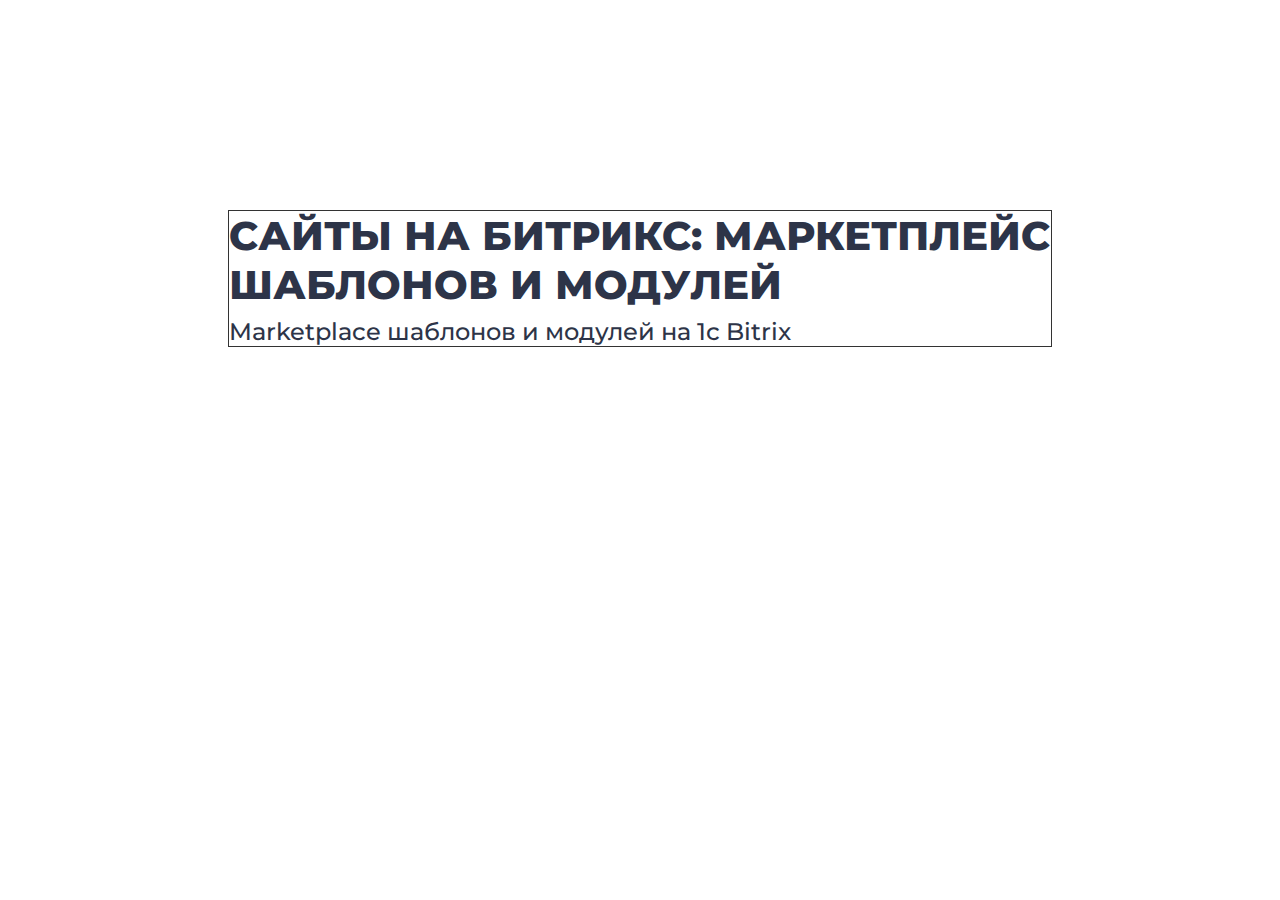
==== index.html @ 855627f7 "add title" ====
<!DOCTYPE html>
<html lang="en">
<head>
    <meta charset="UTF-8">
    <meta http-equiv="X-UA-Compatible" content="IE=edge">
    <meta name="viewport" content="width=device-width, initial-scale=1.0">
    <title>Marketplace</title>
    <link rel="stylesheet" href="./style.css">
    <link rel="preconnect" href="https://fonts.googleapis.com">
    <link rel="preconnect" href="https://fonts.gstatic.com" crossorigin>
    <link href="https://fonts.googleapis.com/css2?family=Montserrat:wght@400;500;600;700;800&display=swap" rel="stylesheet">
</head>
<body>
    <div class="marketplace">
        <div class="marketplace-wrapper">
            <h2 class="marketplace__title">Сайты на Битрикс: маркетплейс шаблонов и модулей</h2>
            <h5 class="marketplace__subtitle">Marketplace шаблонов и модулей на 1с Bitrix</h5>
            <div class="body">
                
            </div>

        </div>
    </div>
    <script src="./script.js"></script>
</body>
</html>
---- style.css ----
.marketplace {
    font-family: 'Montserrat', sans-serif;
}

.marketplace-wrapper {
    border: 1px solid #333;

    margin: 210px 220px;
}

.marketplace__title {
    margin: 0;
    font-weight: 800;
    font-size: 40px;
    line-height: 49px;
    text-transform: uppercase;
    color: #2D3448;
}

.marketplace__subtitle {
    margin-top: 8px;
    margin-bottom: 0;
    font-weight: 500;
    font-size: 24px;
    line-height: 29px;
    color: #2D3448;
}
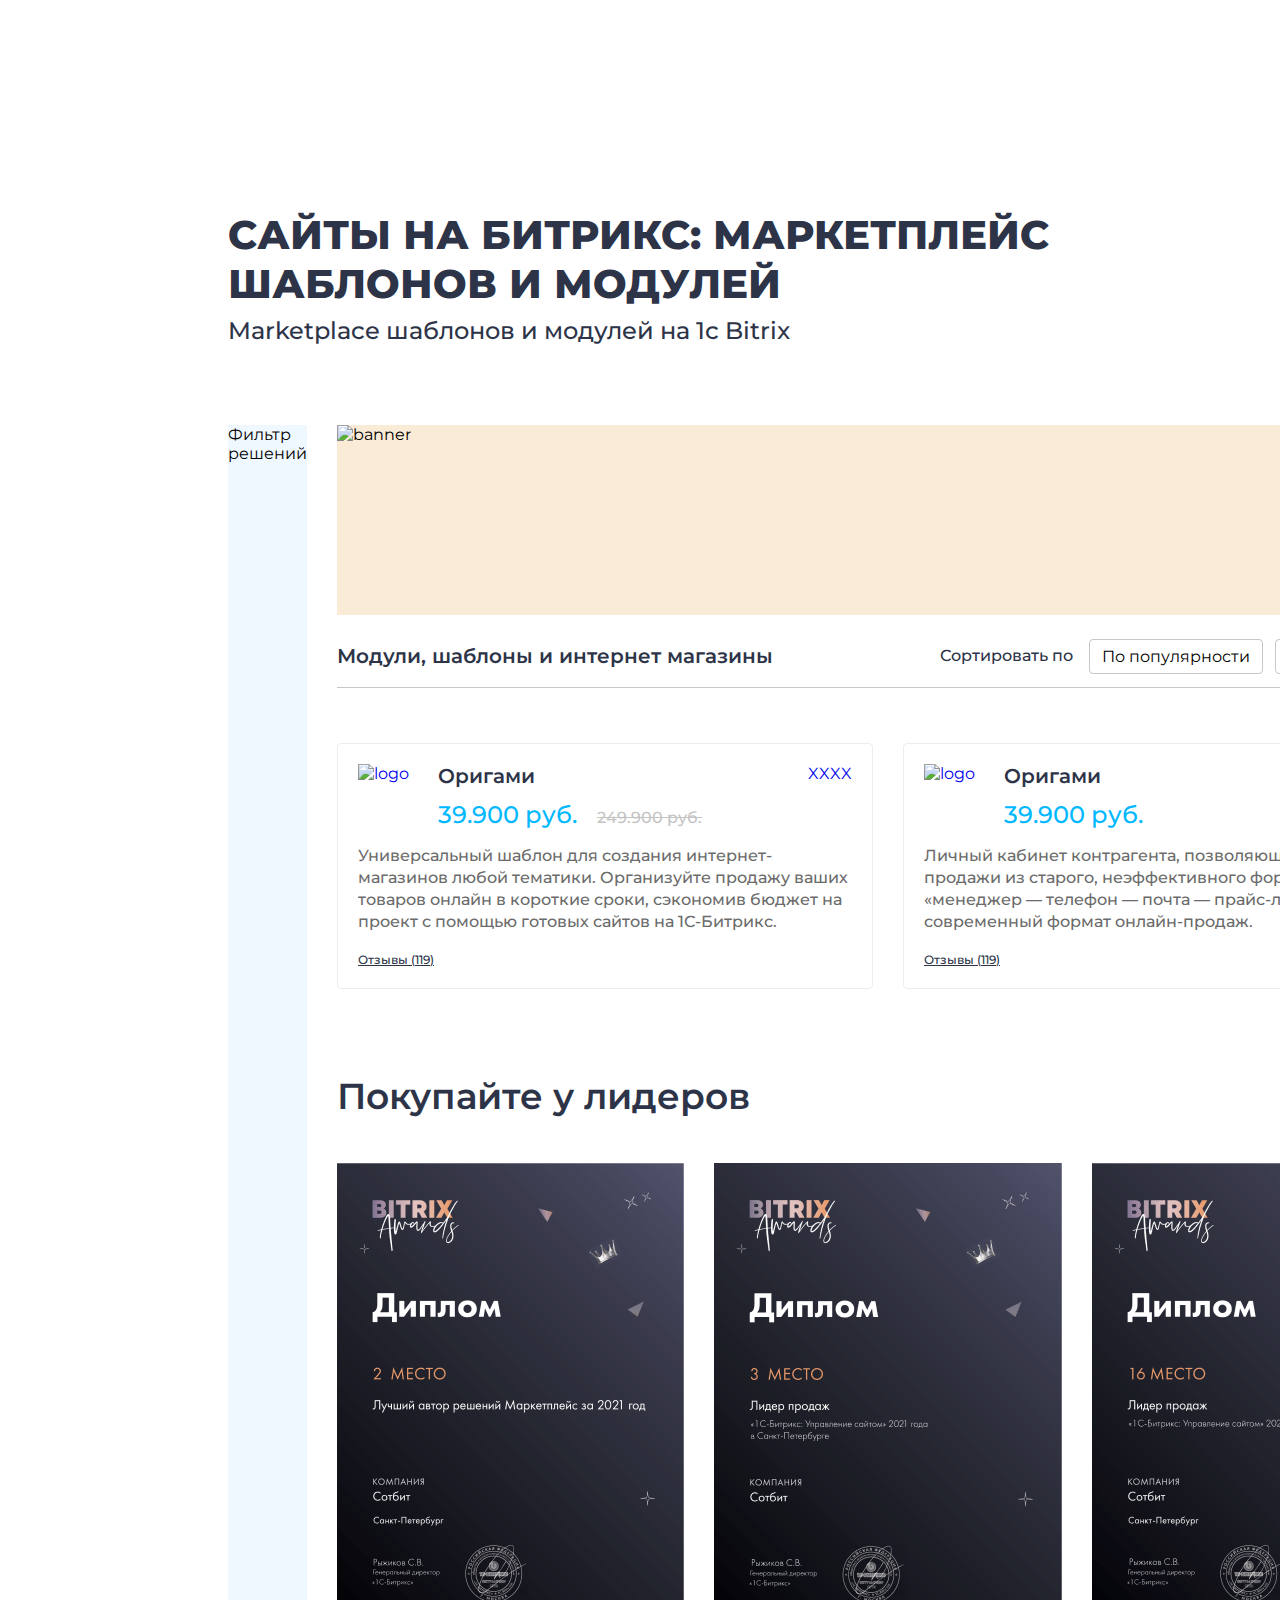
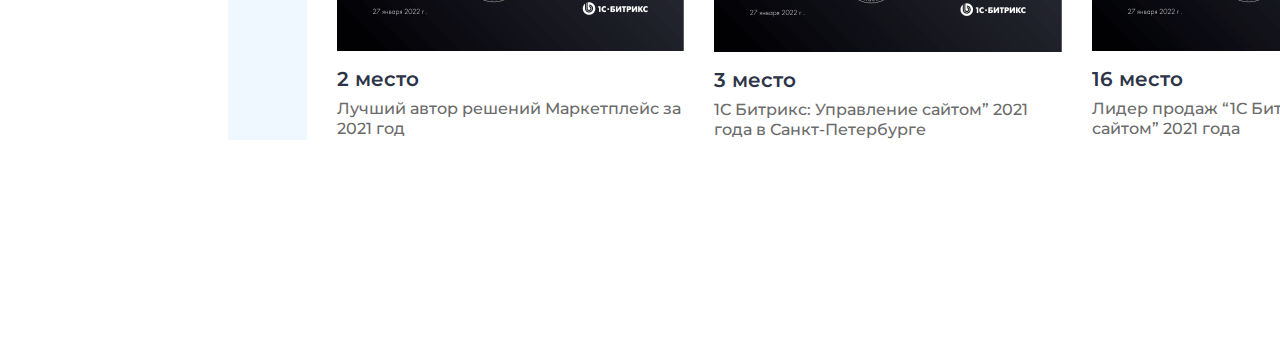
==== commit b227440a: "add achievement" ====
--- a/index.html
+++ b/index.html
@@ -16,7 +16,113 @@
             <h2 class="marketplace__title">Сайты на Битрикс: маркетплейс шаблонов и модулей</h2>
             <h5 class="marketplace__subtitle">Marketplace шаблонов и модулей на 1с Bitrix</h5>
             <div class="body">
-                
+                <div class="sidebar">
+                    Фильтр решений
+                </div>
+                <div class="content">
+                    <div class="advertisement">
+                        <img class="advertisement__img" src="./images/advertisement-banner.png" alt="banner">
+                    </div>
+                    <div class="features">
+                        <div class="features__title">
+                            Модули, шаблоны и интернет магазины
+                        </div>
+                        <div class="filter">
+                            <div class="filter__title">
+                                Сортировать по
+                            </div>
+                            <div class="filter__popular">
+                                По популярности
+                            </div>
+                            <div class="filter__advance">
+                                По возрастанию
+                            </div>
+                        </div>
+                    </div>
+                    <div class="grid">
+                        <a class="grid__element" href="#">
+                            <div class="grid__emelent-wrap">
+                                <div class="grid__header">
+                                    <div class="grid-header-wrap">
+                                        <div class="grid__logo">
+                                            <img class="grid__img" src="./images/el-logo.png" alt="logo">
+                                        </div>
+                                        <div class="grid__headline">
+                                            <div class="grid__tile">Оригами</div>
+                                            <div class="grid__price">
+                                                <div class="grid__price-new">39.900 руб.</div>
+                                                <div class="grid__price-old">249.900 руб.</div>
+                                            </div>
+                                        </div>
+                                    </div>
+                                    <div class="grid__rating">
+                                        XXXX
+                                    </div>
+                                </div>
+                                <p class="grid__excerpt">
+                                    Универсальный шаблон для создания интернет-магазинов любой тематики. Организуйте продажу ваших товаров онлайн в короткие сроки, сэкономив бюджет на проект с помощью готовых сайтов на 1С-Битрикс.
+                                </p>
+                            </div>
+                            <object data="" type="">
+                                <a class="grid__feedback" href="#">
+                                    Отзывы (<span>119</span>)
+                                </a>
+                            </object>
+                        </a>
+                        <a class="grid__element" href="#">
+                            <div class="grid__emelent-wrap">
+                                <div class="grid__header">
+                                    <div class="grid-header-wrap">
+                                        <div class="grid__logo">
+                                            <img class="grid__img" src="./images/el-logo.png" alt="logo">
+                                        </div>
+                                        <div class="grid__headline">
+                                            <div class="grid__tile">Оригами</div>
+                                            <div class="grid__price">
+                                                <div class="grid__price-new">39.900 руб.</div>
+                                                <div class="grid__price-old"></div>
+                                            </div>
+                                        </div>
+                                    </div>
+                                    <div class="grid__rating">
+                                        XXXX
+                                    </div>
+                                </div>
+                                <p class="grid__excerpt">
+                                    Личный кабинет контрагента, позволяющий перевести продажи из старого, неэффективного формата «менеджер — телефон — почта — прайс-лист — клиент» в современный формат онлайн-продаж.
+                                </p>
+                            </div>
+                            <object data="" type="">
+                                <a class="grid__feedback" href="#">
+                                    Отзывы (<span>119</span>)
+                                </a>
+                            </object>
+                        </a>
+                    </div>
+
+                    <div class="achievement">
+                        <h4 class="achievement__title">Покупайте у лидеров</h4>
+                        <div class="achievement__cards">
+                            <div class="achievement__card">
+                                <img class="achievement__img" src="./images/bitrix_certificate__МП и Б24-2.png" alt="achievement">
+                                <span class="achievement__position">2 место</span>
+                                <p class="achievement__desc">Лучший автор решений Маркетплейс за 2021 год</p>
+                            </div>
+
+                            <div class="achievement__card">
+                                <img class="achievement__img" src="./images/bitrix_certificate__БУС-3.png" alt="achievement">
+                                <span class="achievement__position">3 место</span>
+                                <p class="achievement__desc">1C Битрикс: Управление сайтом” 2021 года в Санкт-Петербурге</p>
+                            </div>
+
+                            <div class="achievement__card">
+                                <img class="achievement__img" src="./images/bitrix_certificate__БУС-16.png" alt="achievement">
+                                <span class="achievement__position">16 место</span>
+                                <p class="achievement__desc">Лидер продаж “1C Битрикс: Управление сайтом” 2021 года</p>
+                            </div>
+                        </div>
+                    </div>
+                </div>
             </div>
 
         </div>
--- a/style.css
+++ b/style.css
@@ -3,8 +3,6 @@
 }
 
 .marketplace-wrapper {
-    border: 1px solid #333;
-
     margin: 210px 220px;
 }
 
@@ -24,4 +22,229 @@
     font-size: 24px;
     line-height: 29px;
     color: #2D3448;
+}
+
+.body {
+    margin-top: 80px;
+    display: flex;
+}
+
+.sidebar {
+    max-width: 348px;
+    width: 100%;
+
+    background-color: aliceblue;
+}
+
+.content {
+    margin-left: 30px;
+}
+
+.advertisement {
+    width: 100%;
+    height: 190px;
+    background-color: antiquewhite;
+}
+
+.advertisement__img {
+    width: 100%;
+}
+
+.features {
+    margin-top: 24px;
+    padding-bottom: 13px;
+    display: flex;
+    justify-content: space-between;
+    border-bottom: 0.5px solid #C7C7C7;
+}
+
+.features__title {
+    display: flex;
+    align-items: center;
+    font-weight: 600;
+    font-size: 20px;
+    line-height: 108.9%;
+    color: #2D3448;
+}
+
+.filter {
+    display: flex;
+}
+
+.filter__title {
+    font-weight: 500;
+    font-size: 16px;
+    line-height: 20px;
+    color: #2D3448;
+}
+
+.filter__title {
+    margin-right: 16px;
+    padding: 7px 0;
+}
+
+.filter__advance {
+    margin-left: 12px;
+}
+
+.filter__popular,
+.filter__advance {
+    padding: 7px 12px;
+    border: 1px solid #C7C7C7;
+    border-radius: 4px;
+}
+
+.grid {
+    margin-top: 40px;
+    margin-left: -15px;
+    margin-right: -15px;
+    display: flex;
+}
+
+.grid__element {
+    display: flex;
+    flex-direction: column;
+    justify-content: space-between;
+    margin: 15px;
+    padding: 20px;
+    width: 50%;
+    border: 1px solid rgba(0, 0, 0, 0.07);
+    border-radius: 4px;
+    text-decoration: none;
+    transition: box-shadow .1s ease-in-out;
+}
+
+.grid__emelent-wrap {
+    display: flex;
+    flex-direction: column;
+}
+
+.grid__element:hover {
+    box-shadow: 0px 4px 20px rgba(0, 0, 0, 0.07);
+}
+
+.grid__header {
+    display: flex;
+    justify-content: space-between;
+}
+
+.grid-header-wrap {
+    display: flex;
+}
+
+.grid__logo {
+    width: 60px;
+    height: 60px;
+}
+
+.grid__img {
+    width: 100%;
+    height: 100%;
+    object-fit: cover;
+}
+
+.grid__headline {
+    margin-left: 20px;
+}
+
+.grid__tile {
+    font-weight: 600;
+    font-size: 20px;
+    line-height: 24px;
+    color: #2D3448;
+}
+
+.grid__price {
+    display: flex;
+    align-items: baseline;
+}
+
+.grid__price-new {
+    margin-top: 12px;
+    font-weight: 500;
+    font-size: 24px;
+    line-height: 29px;
+    color: #00B8FF;
+}
+
+.grid__price-old {
+    margin-left: 20px;
+    font-weight: 500;
+    font-size: 16px;
+    line-height: 20px;
+    text-decoration-line: line-through;
+    color: #C4C4C4;
+}
+
+.grid__rating {
+
+}
+
+.grid__excerpt {
+    display: -webkit-box;
+    -webkit-box-orient: vertical;
+    -webkit-line-clamp: 5;
+    overflow: hidden;
+
+    font-weight: 500;
+    font-size: 16px;
+    line-height: 22px;
+    color: #6B6B6B;
+}
+
+.grid__feedback {
+    font-weight: 500;
+    font-size: 12px;
+    line-height: 15px;
+    text-decoration-line: underline;
+    color: #2D3448;
+    transition: color .1s ease-in-out;
+}
+
+.grid__feedback:hover {
+    color: #0097CF;
+}
+
+.achievement {
+    margin-top: 70px;
+}
+
+.achievement__title {
+    margin: 0;
+    font-weight: 600;
+    font-size: 36px;
+    line-height: 44px;
+    color: #2D3448;
+}
+
+.achievement__cards {
+    display: flex;
+    margin-top: 45px;
+    margin-left: -15px;
+    margin-right: -15px;
+}
+
+.achievement__card {
+    display: flex;
+    flex-direction: column;
+
+    margin-left: 15px;
+    margin-right: 15px;
+}
+
+.achievement__position {
+    margin-top: 16px;
+    font-weight: 600;
+    font-size: 20px;
+    line-height: 24px;
+    color: #2D3448;
+}
+
+.achievement__desc {
+    margin: 0;
+    margin-top: 8px;
+    font-weight: 500;
+    font-size: 16px;
+    line-height: 20px;
+    color: #6B6B6B;
 }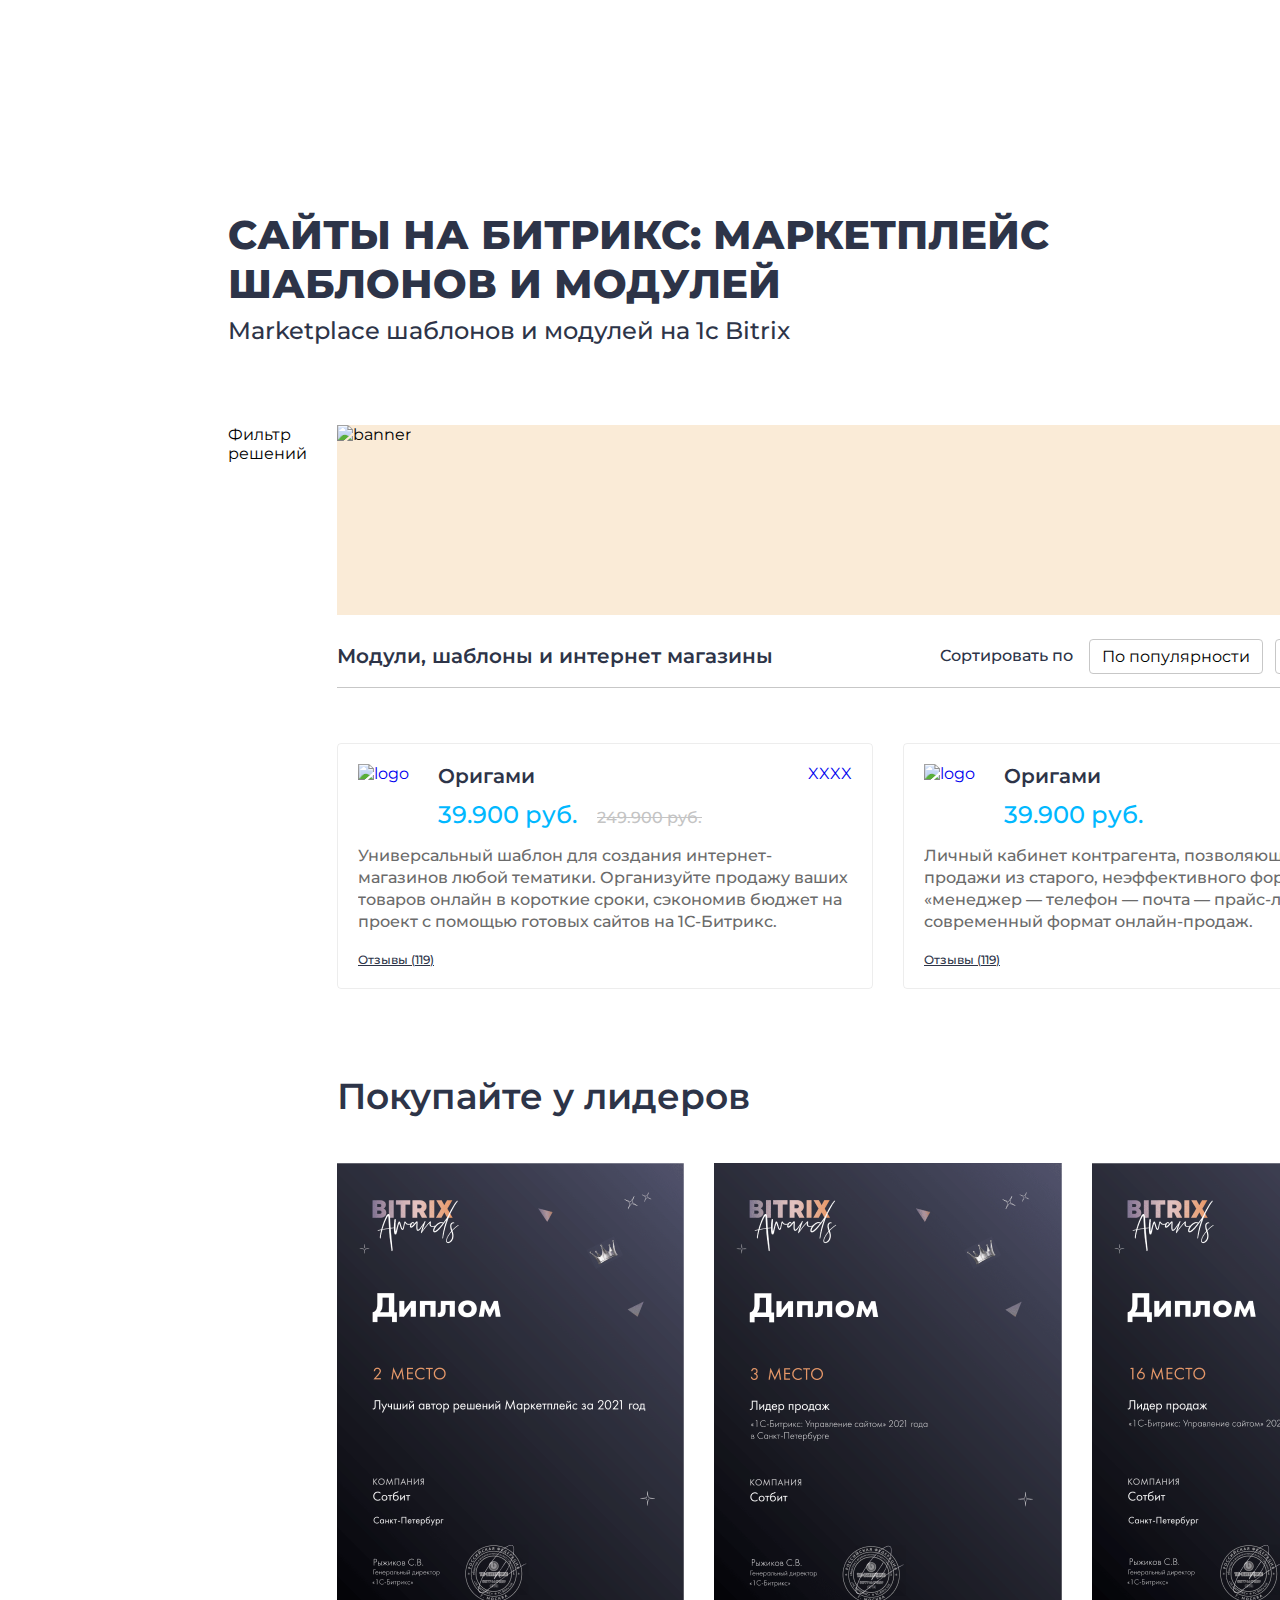
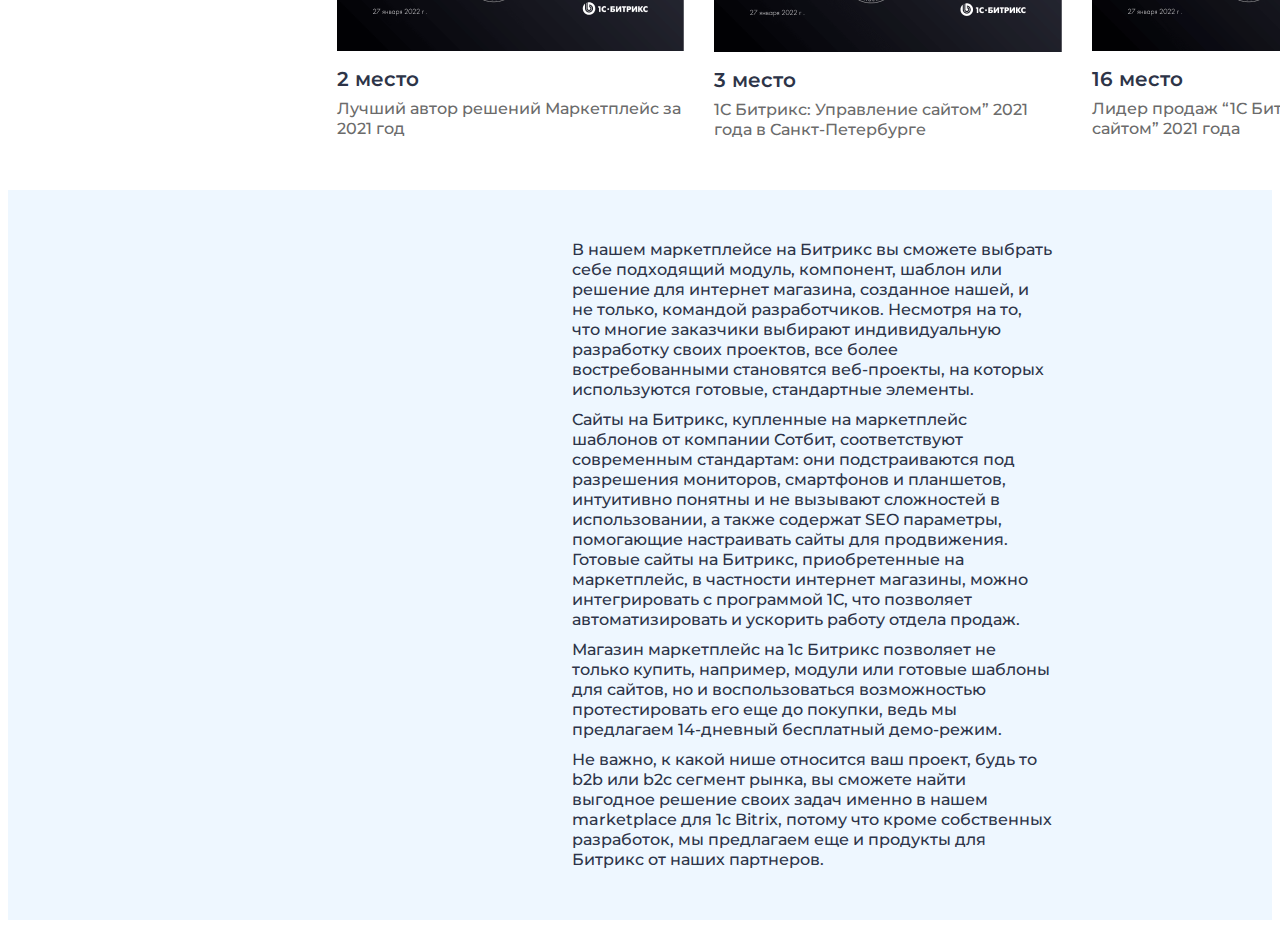
==== commit 166c6fa6: "add description" ====
--- a/index.html
+++ b/index.html
@@ -122,9 +122,17 @@
                             </div>
                         </div>
                     </div>
+                    
                 </div>
+
+                
             </div>
-
+        </div>
+        <div class="description">
+            <p class="description__paragraph">В нашем маркетплейсе на Битрикс вы сможете выбрать себе подходящий модуль, компонент, шаблон или решение для интернет магазина, созданное нашей, и не только, командой разработчиков. Несмотря на то, что многие заказчики выбирают индивидуальную разработку своих проектов, все более востребованными становятся веб-проекты, на которых используются готовые, стандартные элементы.</p>
+            <p class="description__paragraph">Сайты на Битрикс, купленные на маркетплейс шаблонов от компании Сотбит, соответствуют современным стандартам: они подстраиваются под разрешения мониторов, смартфонов и планшетов, интуитивно понятны и не вызывают сложностей в использовании, а также содержат SEO параметры, помогающие настраивать сайты для продвижения. Готовые сайты на Битрикс, приобретенные на маркетплейс, в частности интернет магазины, можно интегрировать с программой 1С, что позволяет автоматизировать и ускорить работу отдела продаж.</p>
+            <p class="description__paragraph">Магазин маркетплейс на 1с Битрикс позволяет не только купить, например, модули или готовые шаблоны для сайтов, но и воспользоваться возможностью протестировать его еще до покупки, ведь мы предлагаем 14-дневный бесплатный демо-режим.</p>
+            <p class="description__paragraph">Не важно, к какой нише относится ваш проект, будь то b2b или b2c сегмент рынка, вы сможете найти выгодное решение своих задач именно в нашем marketplace для 1с Bitrix, потому что кроме собственных разработок, мы предлагаем еще и продукты для Битрикс от наших партнеров.</p>
         </div>
     </div>
     <script src="./script.js"></script>
--- a/style.css
+++ b/style.css
@@ -3,7 +3,7 @@
 }
 
 .marketplace-wrapper {
-    margin: 210px 220px;
+    margin: 210px 220px 0;
 }
 
 .marketplace__title {
@@ -32,8 +32,6 @@
 .sidebar {
     max-width: 348px;
     width: 100%;
-
-    background-color: aliceblue;
 }
 
 .content {
@@ -207,6 +205,7 @@
 
 .achievement {
     margin-top: 70px;
+    margin-bottom: 50px;
 }
 
 .achievement__title {
@@ -247,4 +246,17 @@
     font-size: 16px;
     line-height: 20px;
     color: #6B6B6B;
+}
+
+.description {
+    padding: 40px 220px 40px 564px;
+    background-color: #EEF7FF;
+}
+
+.description__paragraph {
+    margin: 10px 0;
+    font-weight: 500;
+    font-size: 16px;
+    line-height: 20px;
+    color: #2D3448;
 }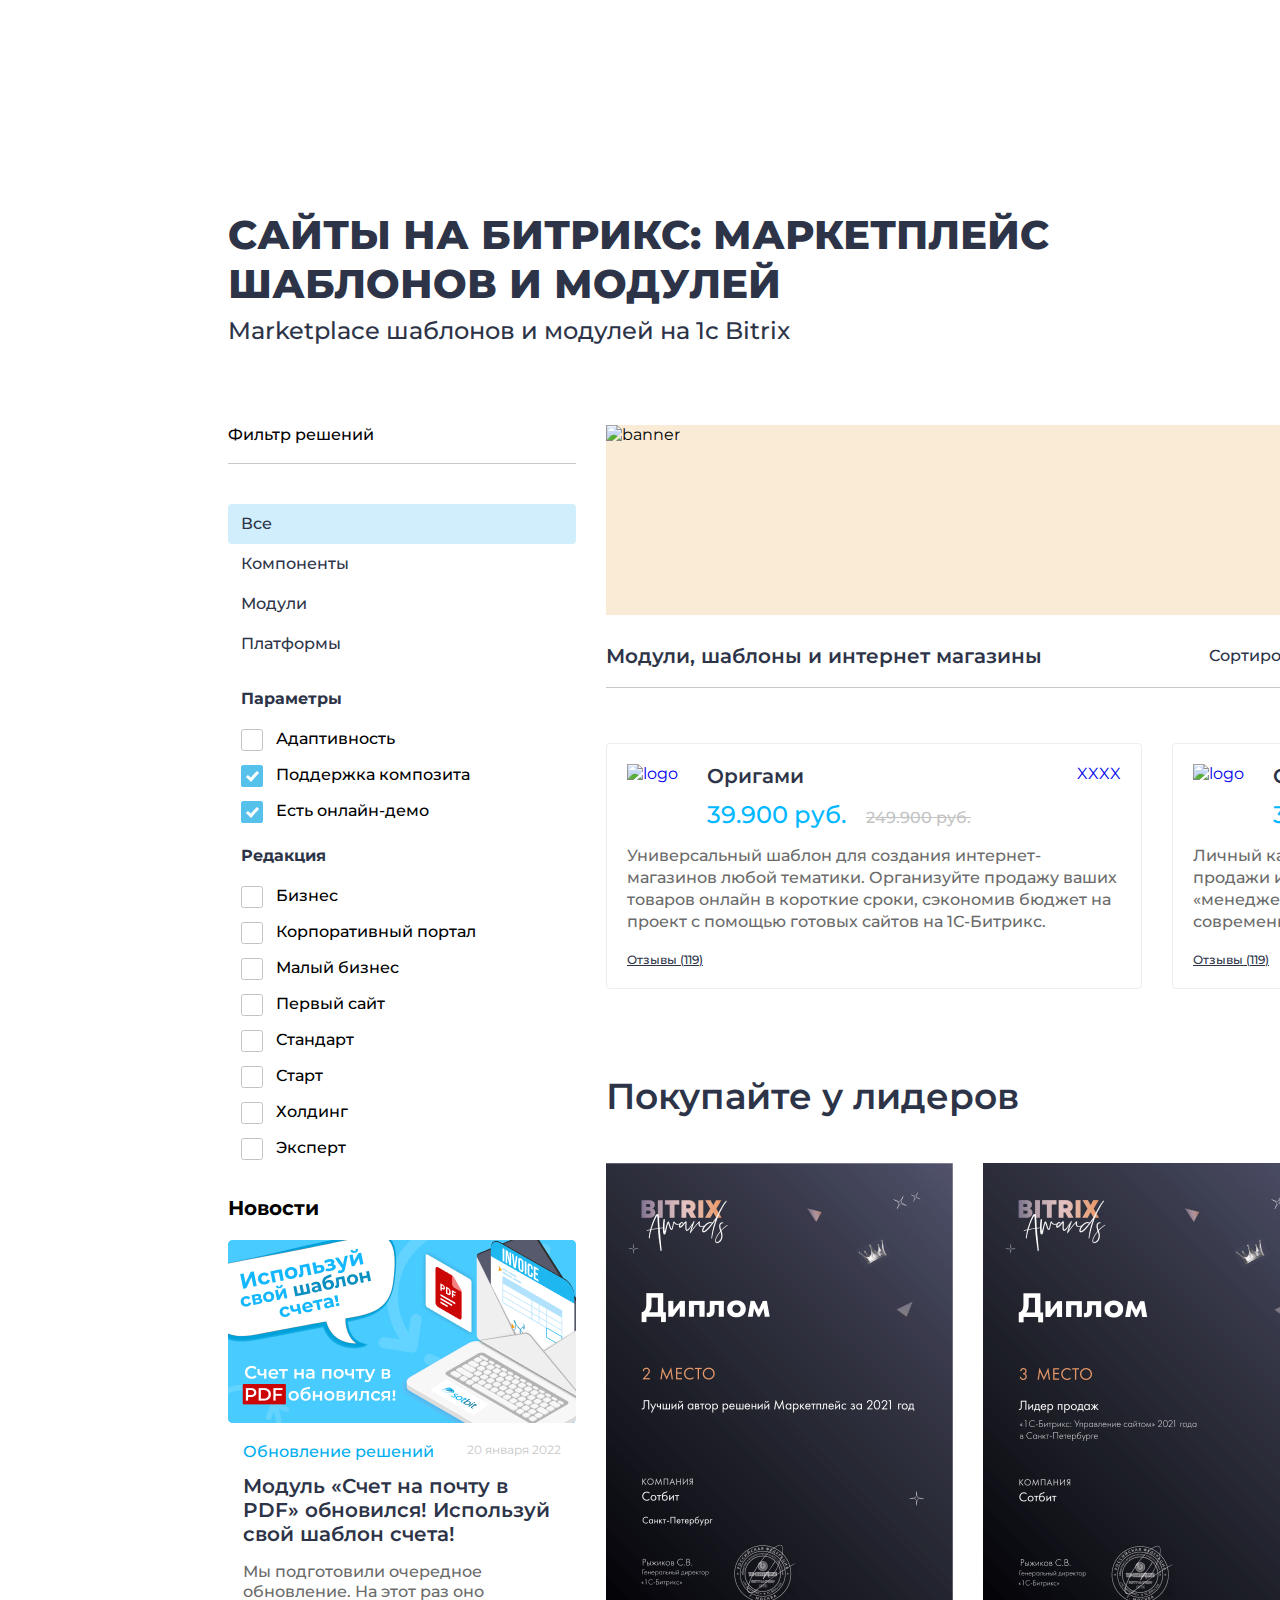
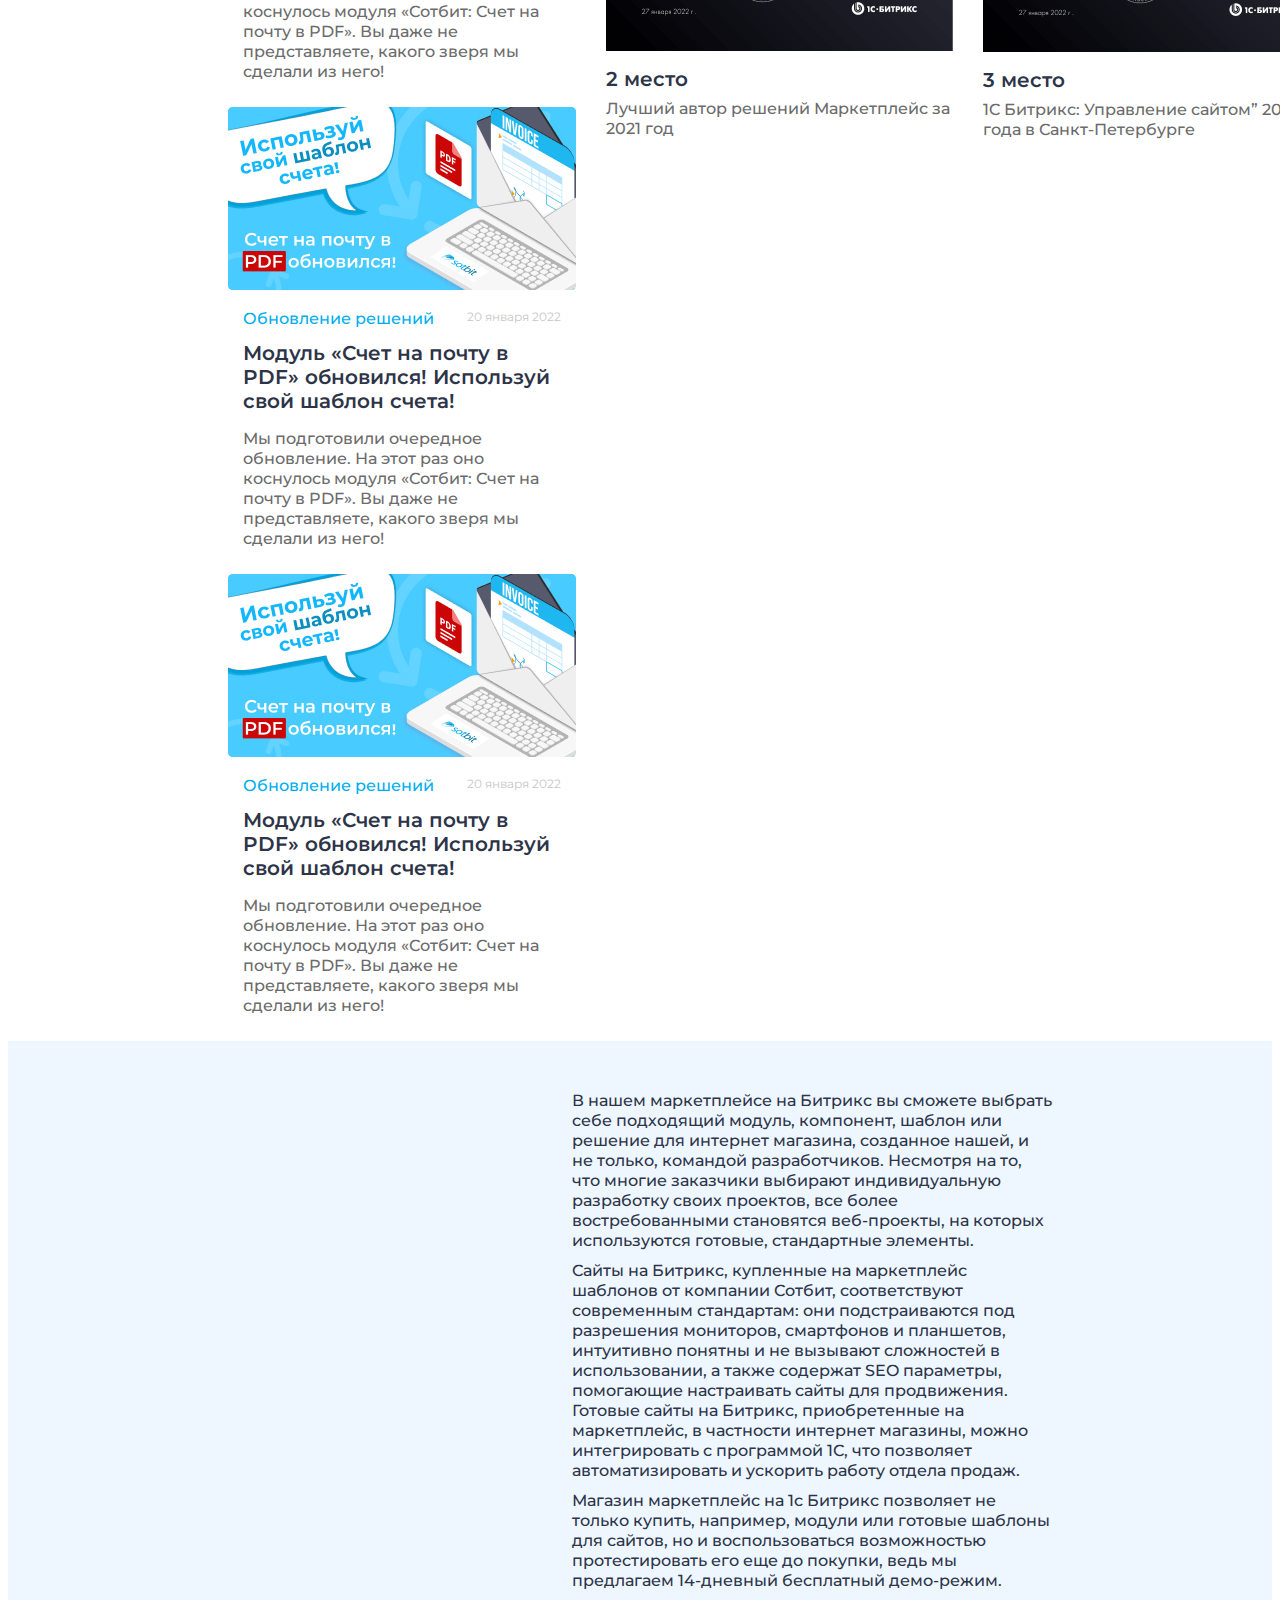
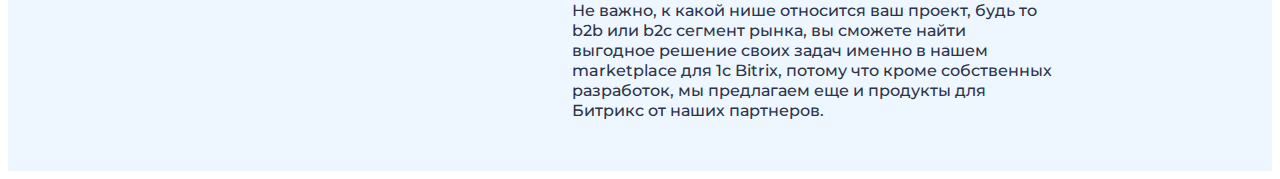
==== commit 3993d414: "add filter" ====
--- a/index.html
+++ b/index.html
@@ -17,7 +17,148 @@
             <h5 class="marketplace__subtitle">Marketplace шаблонов и модулей на 1с Bitrix</h5>
             <div class="body">
                 <div class="sidebar">
-                    Фильтр решений
+                    <span class="sidebar__title">Фильтр решений</span>
+
+                    <div class="decision-filter-wrap">
+                        <ul class="decision-filter">
+                            <li class="decision-filter__item">
+                                <a class="decision-filter__link decision-filter__link--active" href="#">Все</a>
+                            </li>
+                            <li class="decision-filter__item" class="decision-filter__item">
+                                <a class="decision-filter__link" href="#">Компоненты</a>
+                            </li>
+                            <li class="decision-filter__item" class="decision-filter__item">
+                                <a class="decision-filter__link" href="#">Модули</a>
+                            </li>
+                            <li class="decision-filter__item" class="decision-filter__item">
+                                <a class="decision-filter__link" href="#">Платформы</a>
+                            </li>
+                        </ul>
+
+                        
+                        <ul class="parametrs-filter">
+                            <span class="filter__heading">Параметры</span>
+                            <label class="container">Адаптивность
+                                <input type="checkbox">
+                                <span class="checkmark"></span>
+                            </label>
+                            <label class="container">Поддержка композита
+                                <input type="checkbox" checked="checked">
+                                <span class="checkmark"></span>
+                            </label>
+                            <label class="container">Есть онлайн-демо
+                                <input type="checkbox" checked="checked">
+                                <span class="checkmark"></span>
+                            </label>
+                            
+                        </ul>
+
+                        
+                        <ul class="parametrs-editorship">
+
+                            <span class="filter__heading">Редакция</span>
+                            <label class="container">Бизнес
+                                <input type="checkbox">
+                                <span class="checkmark"></span>
+                            </label>
+                            <label class="container">Корпоративный портал
+                                <input type="checkbox">
+                                <span class="checkmark"></span>
+                            </label>
+                            <label class="container">Малый бизнес
+                                <input type="checkbox">
+                                <span class="checkmark"></span>
+                            </label>
+
+                            <label class="container">Первый сайт
+                                <input type="checkbox">
+                                <span class="checkmark"></span>
+                            </label>
+
+                            <label class="container">Стандарт
+                                <input type="checkbox">
+                                <span class="checkmark"></span>
+                            </label>
+
+                            <label class="container">Старт
+                                <input type="checkbox">
+                                <span class="checkmark"></span>
+                            </label>
+
+                            <label class="container">Холдинг
+                                <input type="checkbox">
+                                <span class="checkmark"></span>
+                            </label>
+
+                            <label class="container">Эксперт
+                                <input type="checkbox">
+                                <span class="checkmark"></span>
+                            </label>
+
+                            
+                            
+                    
+                            <li>
+                                <a href="#"></a>
+                            </li>
+                        </ul>
+                    </div>
+
+                    <div class="news">
+                        <span class="news__caption">Новости</span>
+                        <div class="news__cards">
+                            <a class="news__card" href="#">
+                                <div class="news__banner">
+                                    <img src="./images/banner_telegram1.png" alt="news">
+                                </div>
+                                <div class="content-wrap">
+                                    <div class="subject">
+                                        <span class="subject__title">Обновление решений</span>
+                                        <span class="subject__date">20 января 2022</span>
+                                    </div>
+                                    <h6 class="news__title">Модуль «Счет на почту в PDF» обновился! Используй свой шаблон счета!</h6>
+                                    <p class="news__paragraph">Мы подготовили очередное обновление. На этот раз оно коснулось модуля «Сотбит: Счет на почту в PDF». Вы даже не представляете, какого зверя мы сделали из него!</p>
+                                </div>
+                            </a>
+                            <a class="news__card" href="#"></a>
+                            <a class="news__card" href="#"></a>
+                        </div>
+                        <div class="news__cards">
+                            <a class="news__card" href="#">
+                                <div class="news__banner">
+                                    <img src="./images/banner_telegram1.png" alt="news">
+                                </div>
+                                <div class="content-wrap">
+                                    <div class="subject">
+                                        <span class="subject__title">Обновление решений</span>
+                                        <span class="subject__date">20 января 2022</span>
+                                    </div>
+                                    <h6 class="news__title">Модуль «Счет на почту в PDF» обновился! Используй свой шаблон счета!</h6>
+                                    <p class="news__paragraph">Мы подготовили очередное обновление. На этот раз оно коснулось модуля «Сотбит: Счет на почту в PDF». Вы даже не представляете, какого зверя мы сделали из него!</p>
+                                </div>
+                            </a>
+                            <a class="news__card" href="#"></a>
+                            <a class="news__card" href="#"></a>
+                        </div>
+                        <div class="news__cards">
+                            <a class="news__card" href="#">
+                                <div class="news__banner">
+                                    <img src="./images/banner_telegram1.png" alt="news">
+                                </div>
+                                <div class="content-wrap">
+                                    <div class="subject">
+                                        <span class="subject__title">Обновление решений</span>
+                                        <span class="subject__date">20 января 2022</span>
+                                    </div>
+                                    <h6 class="news__title">Модуль «Счет на почту в PDF» обновился! Используй свой шаблон счета!</h6>
+                                    <p class="news__paragraph">Мы подготовили очередное обновление. На этот раз оно коснулось модуля «Сотбит: Счет на почту в PDF». Вы даже не представляете, какого зверя мы сделали из него!</p>
+                                </div>
+                            </a>
+                            <a class="news__card" href="#"></a>
+                            <a class="news__card" href="#"></a>
+                        </div>
+                    </div>
+                    
                 </div>
                 <div class="content">
                     <div class="advertisement">
@@ -98,6 +239,7 @@
                                 </a>
                             </object>
                         </a>
+                        
                     </div>
 
                     <div class="achievement">
--- a/style.css
+++ b/style.css
@@ -32,6 +32,200 @@
 .sidebar {
     max-width: 348px;
     width: 100%;
+    /* border: 1px solid #333; */
+}
+
+.sidebar__title {
+    display: block;
+    font-weight: 500;
+    font-size: 16px;
+    line-height: 20px;
+    padding-bottom: 18px;
+    border-bottom: 0.5px solid #C7C7C7;
+}
+
+.decision-filter-wrap {
+    margin-top: 40px;
+}
+
+.decision-filter,
+.parametrs-filter,
+.parametrs-editorship {
+    margin: 0;
+    padding: 0;
+    list-style-type: none;
+}
+
+.filter__heading {
+    /* padding: 10px 13px; */
+    display: block;
+    margin-bottom: 20px;
+    font-weight: 700;
+    font-size: 16px;
+    line-height: 20px;
+    color: #2D3448;
+}
+
+.decision-filter__item {}
+
+.decision-filter__link {
+    display: block;
+    padding: 10px 13px;
+    border-radius: 4px;
+    text-decoration: none;
+    font-weight: 500;
+    font-size: 16px;
+    line-height: 20px;
+    color: #2D3448;
+}
+
+.decision-filter__link--active {
+    background-color: #D1EEFC;
+}
+
+.parametrs-filter,
+.parametrs-editorship {
+    margin-top: 25px;
+    margin-bottom: 25px;
+    padding-left: 13px;
+}
+
+.parametrs-filter__item {}
+
+.parametrs-filter__link {}
+
+
+.container {
+    display: block;
+    position: relative;
+    padding-left: 35px;
+    margin-bottom: 16px;
+    cursor: pointer;
+    font-weight: 500;
+    font-size: 16px;
+    line-height: 20px;
+
+    -webkit-user-select: none;
+    -moz-user-select: none;
+    -ms-user-select: none;
+    user-select: none;
+}
+  
+  /* Hide the browser's default checkbox */
+  .container input {
+    position: absolute;
+    opacity: 0;
+    cursor: pointer;
+    height: 0;
+    width: 0;
+  }
+  
+  /* Create a custom checkbox */
+  .checkmark {
+    position: absolute;
+    top: 0;
+    left: 0;
+    height: 20px;
+    width: 20px;
+    border: 1px solid #C4C4C4;
+    /* background-color: #eee; */
+    border-radius: 2.6px;
+  }
+  
+  /* On mouse-over, add a grey background color */
+  .container:hover input ~ .checkmark {
+    background-color: #eee;
+  }
+  
+  /* When the checkbox is checked, add a blue background */
+  .container input:checked ~ .checkmark {
+    background-color: #56C1EA;
+    border: none;
+    width: 22px;
+    height: 22px;
+  }
+  
+  /* Create the checkmark/indicator (hidden when not checked) */
+  .checkmark:after {
+    content: "";
+    position: absolute;
+    display: none;
+  }
+  
+  /* Show the checkmark when checked */
+  .container input:checked ~ .checkmark:after {
+    display: block;
+  }
+  
+  /* Style the checkmark/indicator */
+  .container .checkmark:after {
+    left: 8px;
+    top: 4px;
+    width: 4px;
+    height: 9px;
+    border: solid white;
+    border-width: 0 3px 3px 0;
+    -webkit-transform: rotate(42deg);
+    -ms-transform: rotate(42deg);
+    transform: rotate(42deg);
+  }
+
+
+
+.news {}
+
+.news__card {
+    margin-bottom: 25px;
+    display: block;
+    text-decoration: none;
+}
+
+.content-wrap {
+    margin: 15px;
+}
+
+.news__caption {
+    display: block;
+    margin-top: 40px;
+    margin-bottom: 20px;
+    font-weight: 700;
+    font-size: 20px;
+    line-height: 108.9%;
+}
+
+.subject {
+    margin-bottom: 12px;
+    display: flex;
+    justify-content: space-between;
+}
+
+.subject__title {
+    font-weight: 500;
+    font-size: 16px;
+    line-height: 20px;
+    color: #00AEEF;
+}
+
+.subject__date {
+    font-weight: 400;
+    font-size: 12px;
+    line-height: 15px;
+    color: #C7C7C7;
+}
+
+.news__title {
+    margin: 0;
+    font-weight: 600;
+    font-size: 20px;
+    line-height: 24px;
+    color: #2D3448;
+}
+
+.news__paragraph {
+    font-weight: 500;
+    font-size: 16px;
+    line-height: 20px;
+    color: #6B6B6B;
 }
 
 .content {
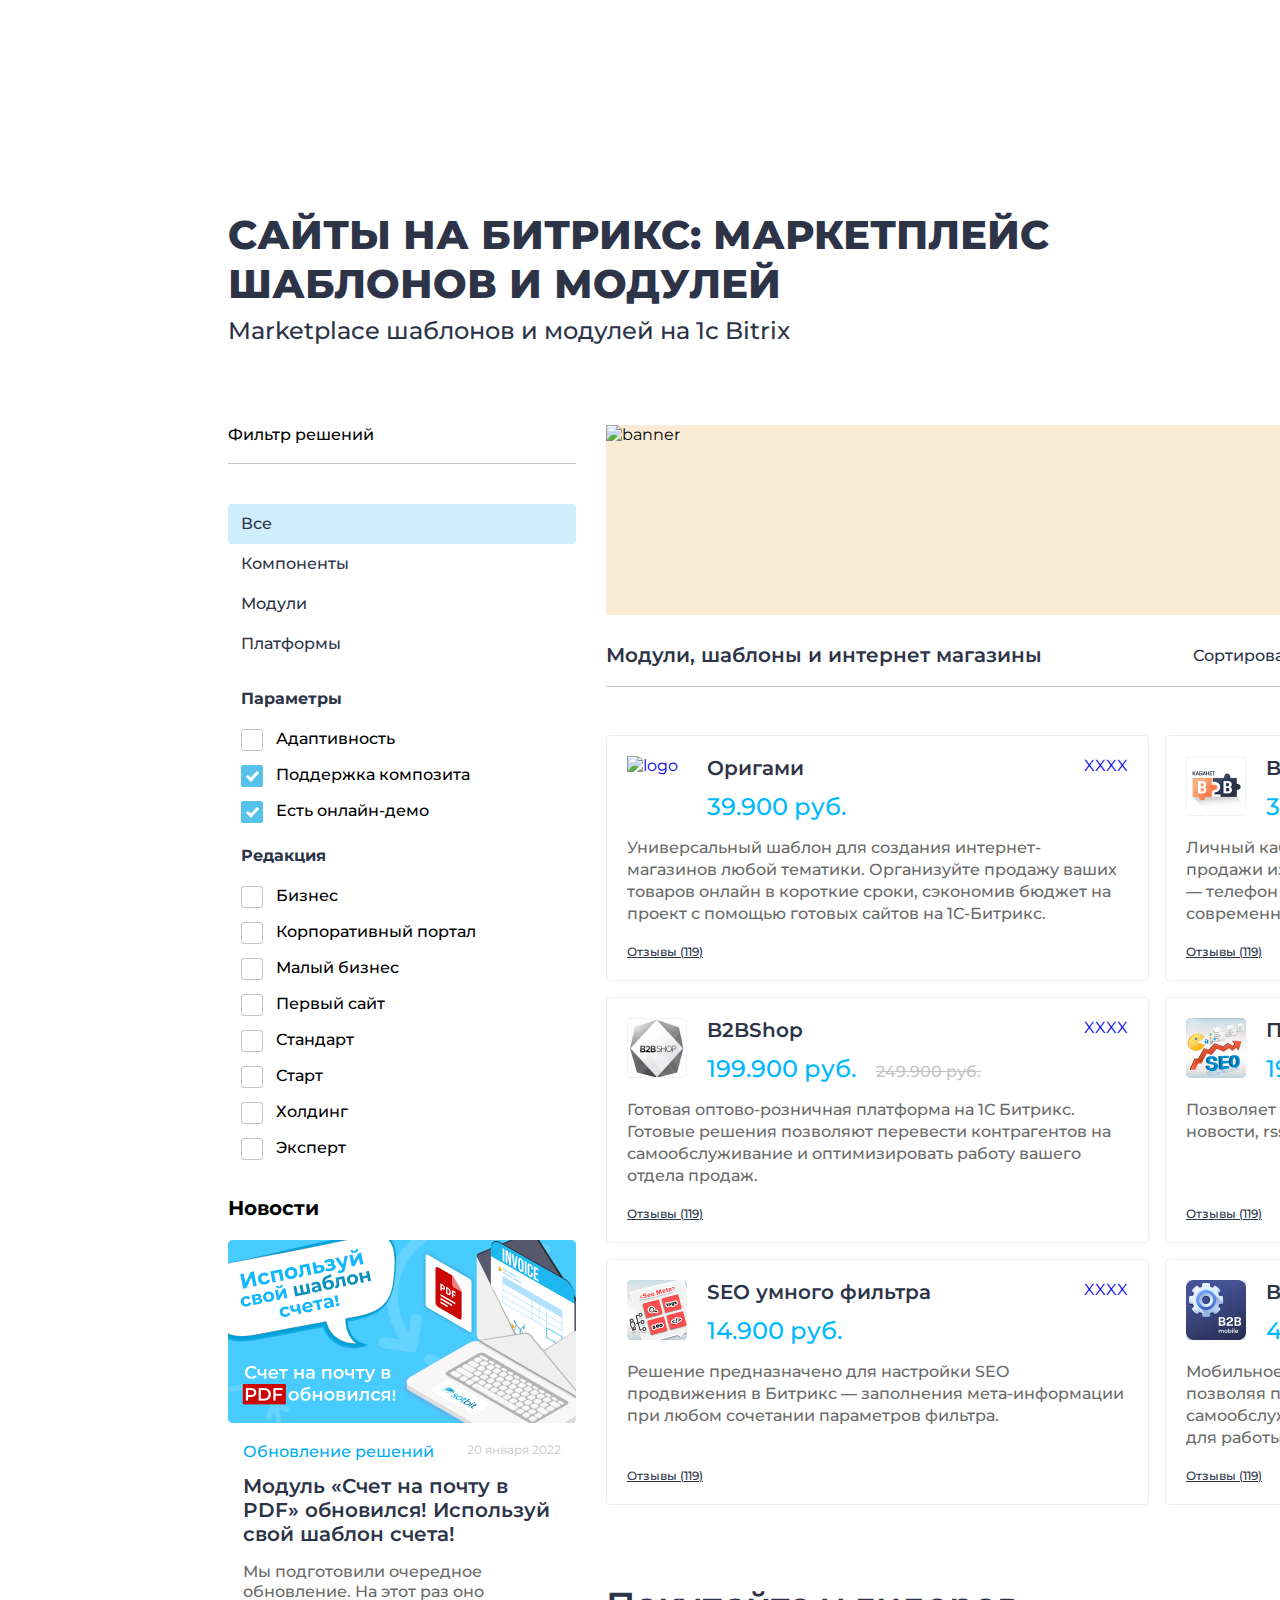
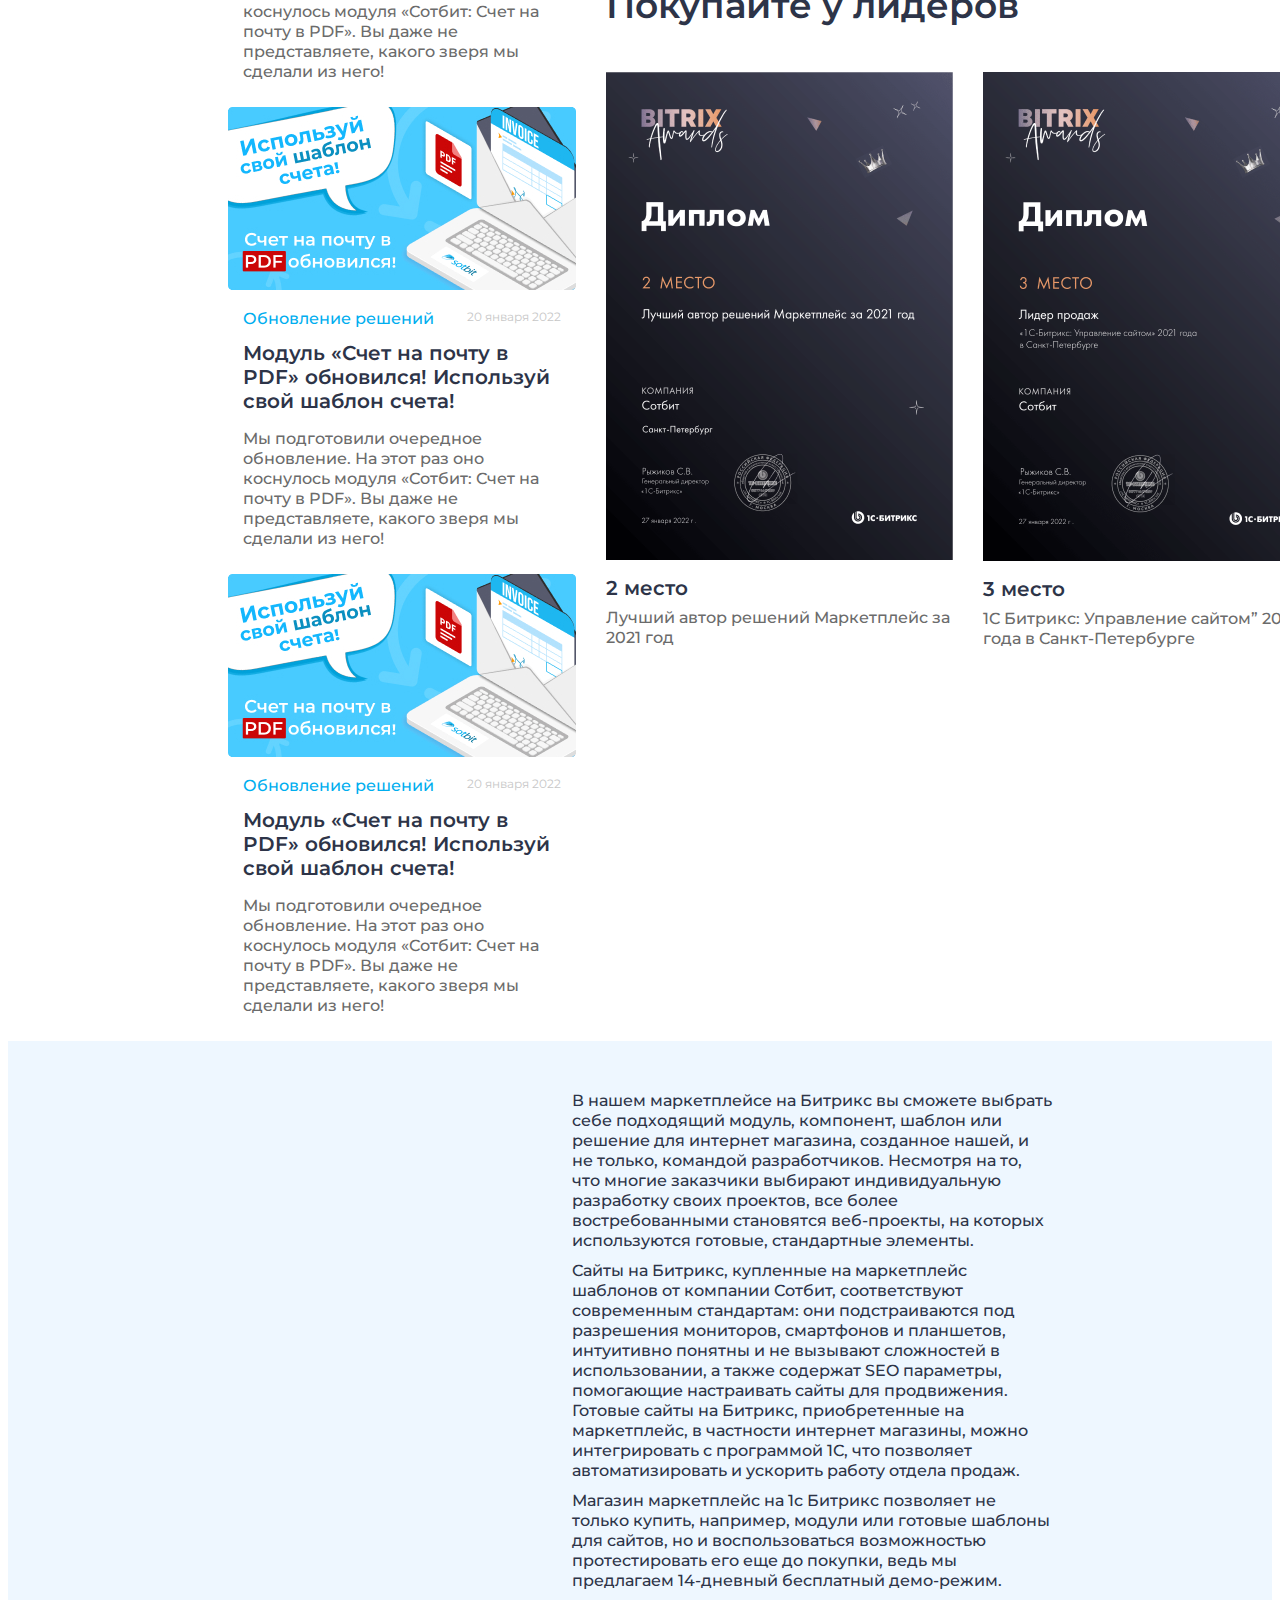
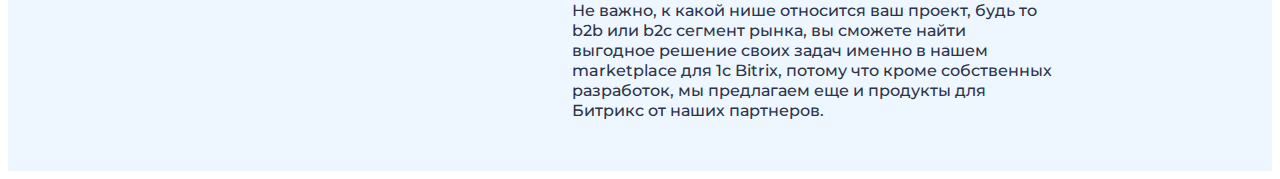
==== commit e0c09885: "fix cards" ====
--- a/index.html
+++ b/index.html
@@ -98,9 +98,7 @@
                             
                             
                     
-                            <li>
-                                <a href="#"></a>
-                            </li>
+
                         </ul>
                     </div>
 
@@ -172,73 +170,218 @@
                             <div class="filter__title">
                                 Сортировать по
                             </div>
-                            <div class="filter__popular">
-                                По популярности
+                            <div class="custom-select">
+                                <select>
+                                    <option value="0">По популярности</option>
+                                    <option value="1">По умолчанию</option>
+                                    <option value="2">По популярности</option>
+                                    <option value="3">По новизне</option>
+                                    <option value="4">По цене</option>
+                                    <option value="5">По алфавиту</option>
+                                  </select>
                             </div>
-                            <div class="filter__advance">
-                                По возрастанию
-                            </div>
+                            <div class="custom-select">
+                                <select>
+                                  <option value="0">По возрастанию</option>
+                                  <option value="1">По возрастанию</option>
+                                  <option value="2">По убыванию</option>
+                                </select>
+                              </div>
                         </div>
                     </div>
                     <div class="grid">
-                        <a class="grid__element" href="#">
-                            <div class="grid__emelent-wrap">
-                                <div class="grid__header">
-                                    <div class="grid-header-wrap">
-                                        <div class="grid__logo">
-                                            <img class="grid__img" src="./images/el-logo.png" alt="logo">
-                                        </div>
-                                        <div class="grid__headline">
-                                            <div class="grid__tile">Оригами</div>
-                                            <div class="grid__price">
-                                                <div class="grid__price-new">39.900 руб.</div>
-                                                <div class="grid__price-old">249.900 руб.</div>
-                                            </div>
-                                        </div>
-                                    </div>
-                                    <div class="grid__rating">
-                                        XXXX
-                                    </div>
-                                </div>
-                                <p class="grid__excerpt">
-                                    Универсальный шаблон для создания интернет-магазинов любой тематики. Организуйте продажу ваших товаров онлайн в короткие сроки, сэкономив бюджет на проект с помощью готовых сайтов на 1С-Битрикс.
-                                </p>
-                            </div>
-                            <object data="" type="">
-                                <a class="grid__feedback" href="#">
-                                    Отзывы (<span>119</span>)
-                                </a>
-                            </object>
-                        </a>
-                        <a class="grid__element" href="#">
-                            <div class="grid__emelent-wrap">
-                                <div class="grid__header">
-                                    <div class="grid-header-wrap">
-                                        <div class="grid__logo">
-                                            <img class="grid__img" src="./images/el-logo.png" alt="logo">
-                                        </div>
-                                        <div class="grid__headline">
-                                            <div class="grid__tile">Оригами</div>
-                                            <div class="grid__price">
-                                                <div class="grid__price-new">39.900 руб.</div>
-                                                <div class="grid__price-old"></div>
-                                            </div>
-                                        </div>
-                                    </div>
-                                    <div class="grid__rating">
-                                        XXXX
-                                    </div>
-                                </div>
-                                <p class="grid__excerpt">
-                                    Личный кабинет контрагента, позволяющий перевести продажи из старого, неэффективного формата «менеджер — телефон — почта — прайс-лист — клиент» в современный формат онлайн-продаж.
-                                </p>
-                            </div>
-                            <object data="" type="">
-                                <a class="grid__feedback" href="#">
-                                    Отзывы (<span>119</span>)
-                                </a>
-                            </object>
-                        </a>
+                        <div class="grid-inner">
+                            <a class="grid__element" href="#">
+                                <div class="grid__emelent-wrap">
+                                    <div class="grid__header">
+                                        <div class="grid-header-wrap">
+                                            <div class="grid__logo">
+                                                <img class="grid__img" src="./images/el-logo.png" alt="logo">
+                                            </div>
+                                            <div class="grid__headline">
+                                                <div class="grid__tile">Оригами</div>
+                                                <div class="grid__price">
+                                                    <div class="grid__price-new">39.900 руб.</div>
+                                                    <div class="grid__price-old"></div>
+                                                </div>
+                                            </div>
+                                        </div>
+                                        <div class="grid__rating">
+                                            XXXX
+                                        </div>
+                                    </div>
+                                    <p class="grid__excerpt">
+                                        Универсальный шаблон для создания интернет-магазинов любой тематики. Организуйте продажу ваших товаров онлайн в короткие сроки, сэкономив бюджет на проект с помощью готовых сайтов на 1С-Битрикс.
+                                    </p>
+                                </div>
+                                <object data="" type="">
+                                    <a class="grid__feedback" href="#">
+                                        Отзывы (<span>119</span>)
+                                    </a>
+                                </object>
+                            </a>
+                        </div>
+                        
+                        <div class="grid-inner">
+                            <a class="grid__element" href="#">
+                                <div class="grid__emelent-wrap">
+                                    <div class="grid__header">
+                                        <div class="grid-header-wrap">
+                                            <div class="grid__logo">
+                                                <img class="grid__img" src="./images/Frame 508.png" alt="logo">
+                                            </div>
+                                            <div class="grid__headline">
+                                                <div class="grid__tile">B2B кабинет</div>
+                                                <div class="grid__price">
+                                                    <div class="grid__price-new">39.900 руб.</div>
+                                                    <div class="grid__price-old"></div>
+                                                </div>
+                                            </div>
+                                        </div>
+                                        <div class="grid__rating">
+                                            XXXX
+                                        </div>
+                                    </div>
+                                    <p class="grid__excerpt">
+                                        Личный кабинет контрагента, позволяющий перевести продажи из старого, неэффективного формата «менеджер — телефон — почта — прайс-лист — клиент» в современный формат онлайн-продаж.
+                                    </p>
+                                </div>
+                                <object data="" type="">
+                                    <a class="grid__feedback" href="#">
+                                        Отзывы (<span>119</span>)
+                                    </a>
+                                </object>
+                            </a>
+                        </div>
+
+                        <div class="grid-inner">
+                            <a class="grid__element" href="#">
+                                <div class="grid__emelent-wrap">
+                                    <div class="grid__header">
+                                        <div class="grid-header-wrap">
+                                            <div class="grid__logo">
+                                                <img class="grid__img" src="./images/shop.png" alt="logo">
+                                            </div>
+                                            <div class="grid__headline">
+                                                <div class="grid__tile">B2BShop</div>
+                                                <div class="grid__price">
+                                                    <div class="grid__price-new">199.900 руб.</div>
+                                                    <div class="grid__price-old">249.900 руб.</div>
+                                                </div>
+                                            </div>
+                                        </div>
+                                        <div class="grid__rating">
+                                            XXXX
+                                        </div>
+                                    </div>
+                                    <p class="grid__excerpt">
+                                        Готовая оптово-розничная платформа на 1С Битрикс. Готовые решения позволяют перевести контрагентов на самообслуживание и оптимизировать работу вашего отдела продаж.
+                                    </p>
+                                </div>
+                                <object data="" type="">
+                                    <a class="grid__feedback" href="#">
+                                        Отзывы (<span>119</span>)
+                                    </a>
+                                </object>
+                            </a>
+                        </div>
+
+                        <div class="grid-inner">
+                            <a class="grid__element" href="#">
+                                <div class="grid__emelent-wrap">
+                                    <div class="grid__header">
+                                        <div class="grid-header-wrap">
+                                            <div class="grid__logo">
+                                                <img class="grid__img" src="./images/parser.png" alt="logo">
+                                            </div>
+                                            <div class="grid__headline">
+                                                <div class="grid__tile">Парсер контента</div>
+                                                <div class="grid__price">
+                                                    <div class="grid__price-new">19.900 руб.</div>
+                                                    <div class="grid__price-old"></div>
+                                                </div>
+                                            </div>
+                                        </div>
+                                        <div class="grid__rating">
+                                            XXXX
+                                        </div>
+                                    </div>
+                                    <p class="grid__excerpt">
+                                        Позволяет парсить контент сайтов: каталоги, статьи, цены, новости, rss ленты.
+                                    </p>
+                                </div>
+                                <object data="" type="">
+                                    <a class="grid__feedback" href="#">
+                                        Отзывы (<span>119</span>)
+                                    </a>
+                                </object>
+                            </a>
+                        </div>
+
+                        <div class="grid-inner">
+                            <a class="grid__element" href="#">
+                                <div class="grid__emelent-wrap">
+                                    <div class="grid__header">
+                                        <div class="grid-header-wrap">
+                                            <div class="grid__logo">
+                                                <img class="grid__img" src="./images/meta.png" alt="logo">
+                                            </div>
+                                            <div class="grid__headline">
+                                                <div class="grid__tile">SEO умного фильтра</div>
+                                                <div class="grid__price">
+                                                    <div class="grid__price-new">14.900 руб.</div>
+                                                    <div class="grid__price-old"></div>
+                                                </div>
+                                            </div>
+                                        </div>
+                                        <div class="grid__rating">
+                                            XXXX
+                                        </div>
+                                    </div>
+                                    <p class="grid__excerpt">
+                                        Решение предназначено для настройки SEO продвижения в Битрикс — заполнения мета-информации при любом сочетании параметров фильтра.
+                                    </p>
+                                </div>
+                                <object data="" type="">
+                                    <a class="grid__feedback" href="#">
+                                        Отзывы (<span>119</span>)
+                                    </a>
+                                </object>
+                            </a>
+                        </div>
+
+                        <div class="grid-inner">
+                            <a class="grid__element" href="#">
+                                <div class="grid__emelent-wrap">
+                                    <div class="grid__header">
+                                        <div class="grid-header-wrap">
+                                            <div class="grid__logo">
+                                                <img class="grid__img" src="./images/Frame 508 (1).png" alt="logo">
+                                            </div>
+                                            <div class="grid__headline">
+                                                <div class="grid__tile">B2BMobile</div>
+                                                <div class="grid__price">
+                                                    <div class="grid__price-new">49.990 руб.</div>
+                                                    <div class="grid__price-old"></div>
+                                                </div>
+                                            </div>
+                                        </div>
+                                        <div class="grid__rating">
+                                            XXXX
+                                        </div>
+                                    </div>
+                                    <p class="grid__excerpt">
+                                        Мобильное приложение дополняет B2B кабинет, позволяя перевести контрагентов на полноценное самообслуживание и предоставить им удобный сервис для работы.
+                                    </p>
+                                </div>
+                                <object data="" type="">
+                                    <a class="grid__feedback" href="#">
+                                        Отзывы (<span>119</span>)
+                                    </a>
+                                </object>
+                            </a>
+                        </div>
+                        
                         
                     </div>
 
--- a/style.css
+++ b/style.css
@@ -271,7 +271,7 @@
 }
 
 .filter__title {
-    margin-right: 16px;
+    margin-right: 4px;
     padding: 7px 0;
 }
 
@@ -286,20 +286,106 @@
     border-radius: 4px;
 }
 
+
+
+
+.custom-select {
+    margin-left: 12px;
+    min-width: 175px;
+    position: relative;
+    border: 1px solid #C7C7C7;
+    border-radius: 4px;
+  }
+  
+  .custom-select select {
+    display: none; /*hide original SELECT element: */
+  }
+  
+  /* Style the arrow inside the select element: */
+  .select-selected:after {
+    position: absolute;
+    top: 7px;
+    right: 12px;
+    content: url("../images/arrow12.png");
+    /* top: 14px;
+    right: 10px; */
+    /* width: 0;
+    height: 0; */
+    margin-left: 8px;
+    /* border: 6px solid transparent; */
+    border-color: #fff transparent transparent transparent;
+  }
+  
+  /* Point the arrow upwards when the select box is open (active): */
+  .select-selected.select-arrow-active:after {
+    border-color: transparent transparent #fff transparent;
+    top: 7px;
+  }
+  
+/* style the items (options), including the selected item: */
+.select-items div,.select-selected {
+    padding: 8px 12px;
+    font-weight: 500;
+    font-size: 14px;
+    line-height: 17px;
+    cursor: pointer;
+    transition: background-color color .1s ease-in-out;
+}
+  
+  /* Style items (options): */
+.select-items {
+    position: absolute;
+    background-color: #fff;
+    top: 116%;
+    left: 0;
+    right: 0;
+    border: 1px solid #C7C7C7;
+    border-radius: 4px;
+    z-index: 99;
+}
+  
+.select-hide {
+    display: none;
+}
+  
+.select-items div:hover/*, .same-as-selected*/ {
+    background-color: #0097CF;
+    color: #fff;
+}
+
+
+
+
+
+
+
+
+
+
 .grid {
     margin-top: 40px;
-    margin-left: -15px;
-    margin-right: -15px;
-    display: flex;
+    margin-left: -8px;
+    margin-right: -8px;
+    
+    display: flex;
+    flex-wrap: wrap;
+}
+
+.grid-inner {
+    width: 50%;
+    padding: 8px;
+    box-sizing: border-box;
 }
 
 .grid__element {
     display: flex;
     flex-direction: column;
     justify-content: space-between;
-    margin: 15px;
+    /* margin: 8px; */
     padding: 20px;
-    width: 50%;
+    /* width: 50%; */
+    height: 100%;
+    box-sizing: border-box;
     border: 1px solid rgba(0, 0, 0, 0.07);
     border-radius: 4px;
     text-decoration: none;
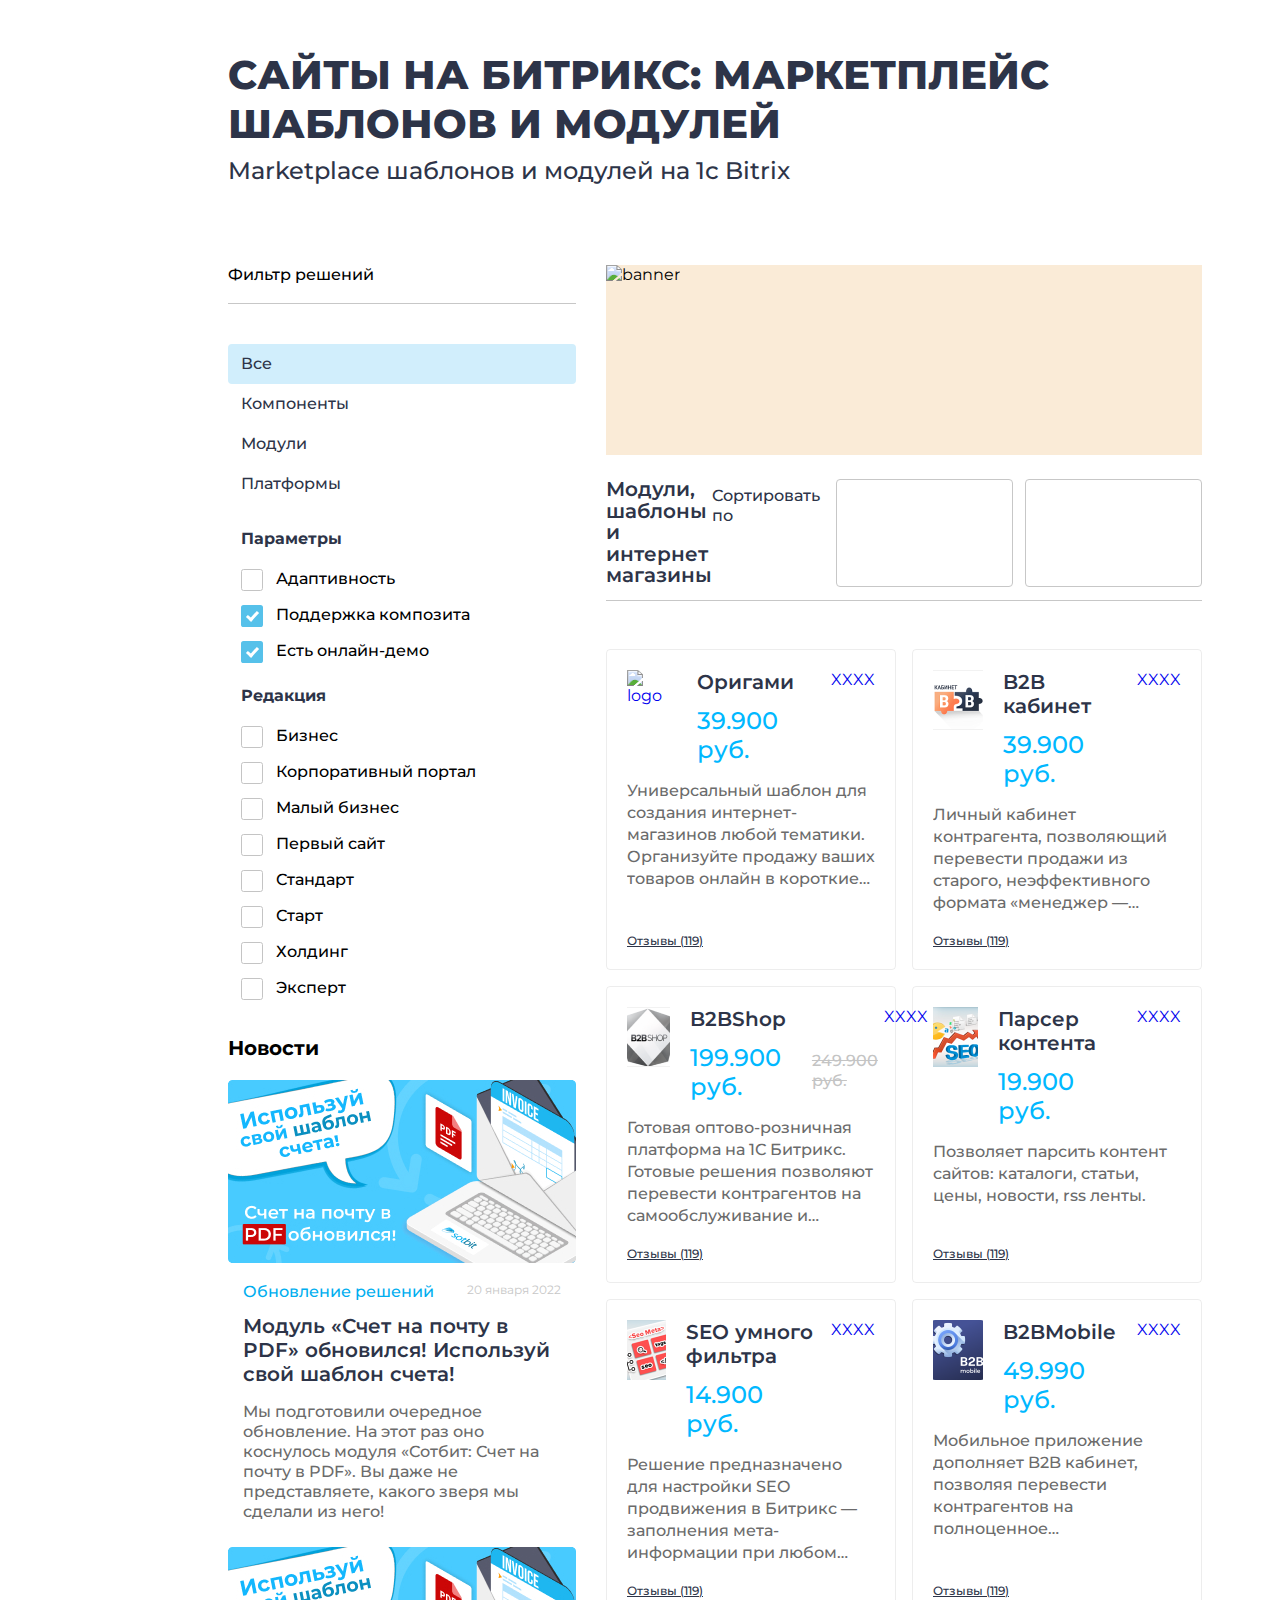
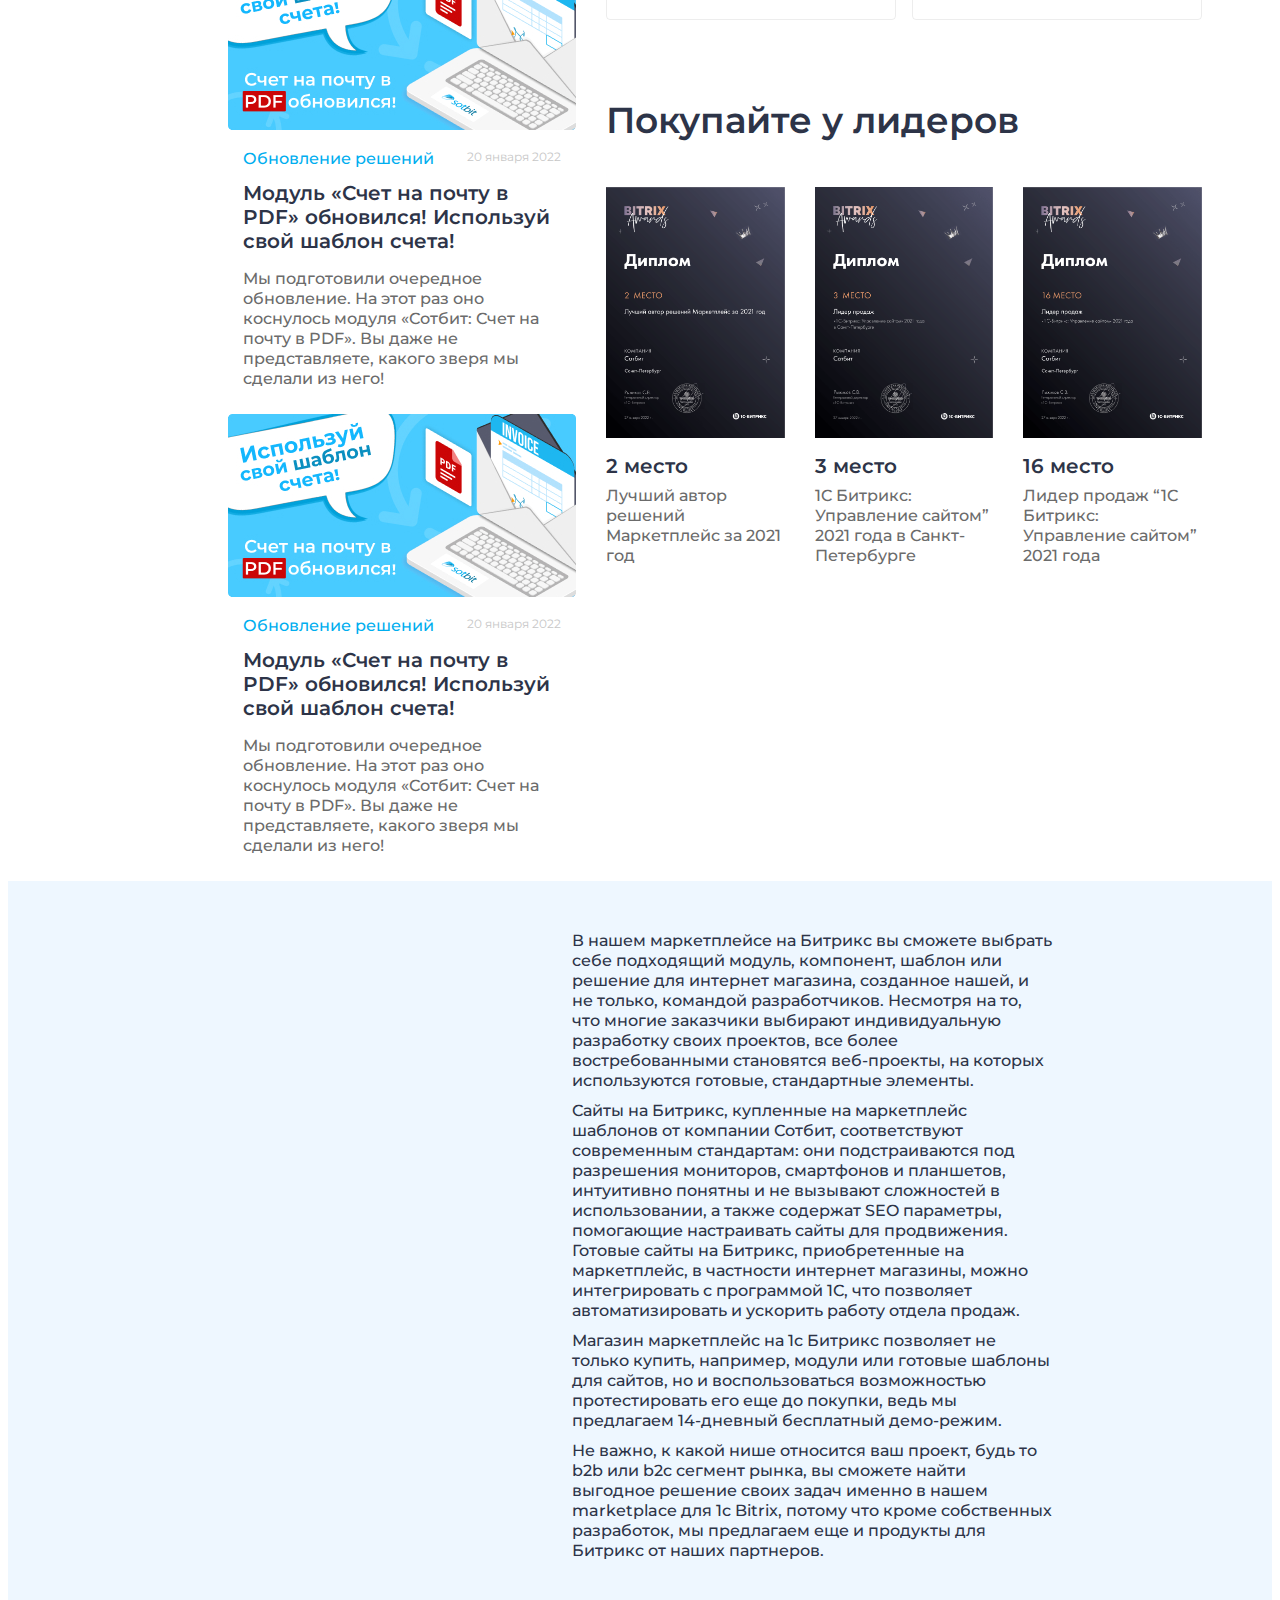
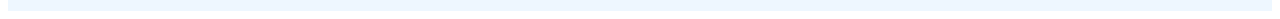
==== commit 3b2abd78: "add carousel" ====
--- a/index.html
+++ b/index.html
@@ -52,7 +52,6 @@
                             </label>
                             
                         </ul>
-
                         
                         <ul class="parametrs-editorship">
 
@@ -95,8 +94,6 @@
                                 <span class="checkmark"></span>
                             </label>
 
-                            
-                            
                     
 
                         </ul>
@@ -191,7 +188,7 @@
                     </div>
                     <div class="grid">
                         <div class="grid-inner">
-                            <a class="grid__element" href="#">
+                            <a class="grid__element" href="./subindex.html">
                                 <div class="grid__emelent-wrap">
                                     <div class="grid__header">
                                         <div class="grid-header-wrap">
--- a/style.css
+++ b/style.css
@@ -1,9 +1,11 @@
-.marketplace {
+.marketplace,
+.marketplace-detail {
     font-family: 'Montserrat', sans-serif;
 }
 
 .marketplace-wrapper {
-    margin: 210px 220px 0;
+    margin: 50px 220px 0;
+    /* border: 1px solid #333; */
 }
 
 .marketplace__title {
@@ -506,9 +508,13 @@
 .achievement__card {
     display: flex;
     flex-direction: column;
-
+    flex: 0 1 33.333%;
     margin-left: 15px;
     margin-right: 15px;
+}
+
+.achievement__img {
+    width: 100%;
 }
 
 .achievement__position {
@@ -539,4 +545,96 @@
     font-size: 16px;
     line-height: 20px;
     color: #2D3448;
-}+}
+
+
+
+
+
+/* detail page */
+
+.marketplace-detail {
+    display: flex;
+    padding-bottom: 40px;
+    border-bottom: 0.5px solid #C7C7C7;
+}
+
+.detail-logo {
+    margin-right: 40px;
+}
+
+.detail-logo__img {
+    max-width: 120px;
+    max-height: 120px;
+}
+
+.detail-desc-wrap {
+    display: flex;
+}
+
+.detail-desc__title {
+    margin-right: 52px;
+    font-weight: 600;
+    font-size: 20px;
+    line-height: 24px;
+    color: #2D3448;
+}
+
+.detail-desc__paragraph {
+    margin-top: 8px;
+    margin-bottom: 15px;
+    font-weight: 500;
+    font-size: 16px;
+    line-height: 22px;
+    color: #6B6B6B;
+}
+
+.detail-desc__price {
+    font-weight: 500;
+    font-size: 24px;
+    line-height: 29px;
+    color: #00B8FF;
+}
+
+.detail-desc__btns {
+    margin-top: 24px;
+}
+
+.detail-desc__btn {
+    margin-right: 20px;
+    padding: 15px 30px;
+    display: inline-block;
+    text-decoration: none;
+    border-radius: 4px;
+    font-weight: 700;
+    font-size: 16px;
+    line-height: 20px;
+}
+
+.detail-desc__btn--contained {
+    color: #fff;
+    background: #00B8FF;
+}
+
+.detail-desc__btn--outlined {
+    border: 1px solid #00B8FF;
+    color: #00B8FF;
+}
+
+.detail-desc__btn--text {
+    padding-left: 0;
+    color: #00B8FF;
+}
+
+.snippets {
+    font-family: 'Montserrat', sans-serif;
+}
+
+.snippets__title {
+    font-weight: 600;
+    font-size: 36px;
+    line-height: 44px;
+    color: #000000;
+}
+
+ 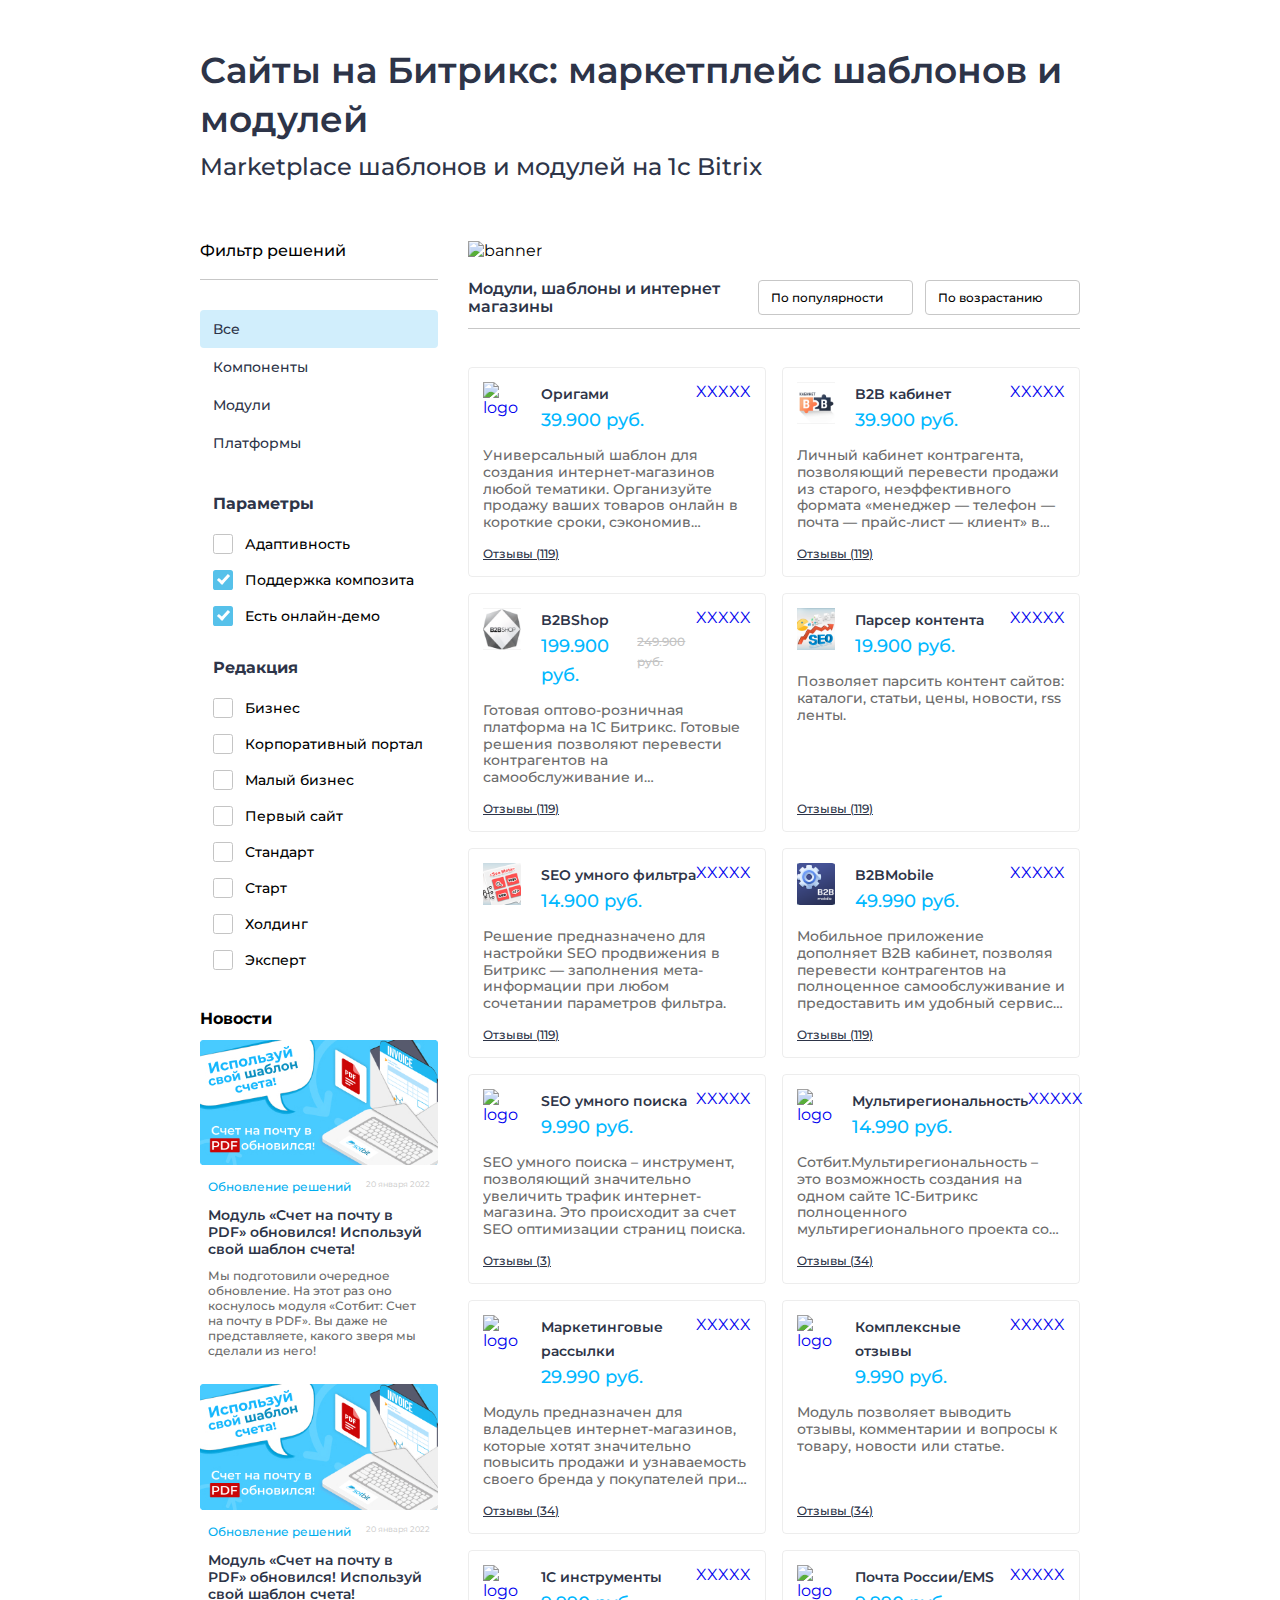
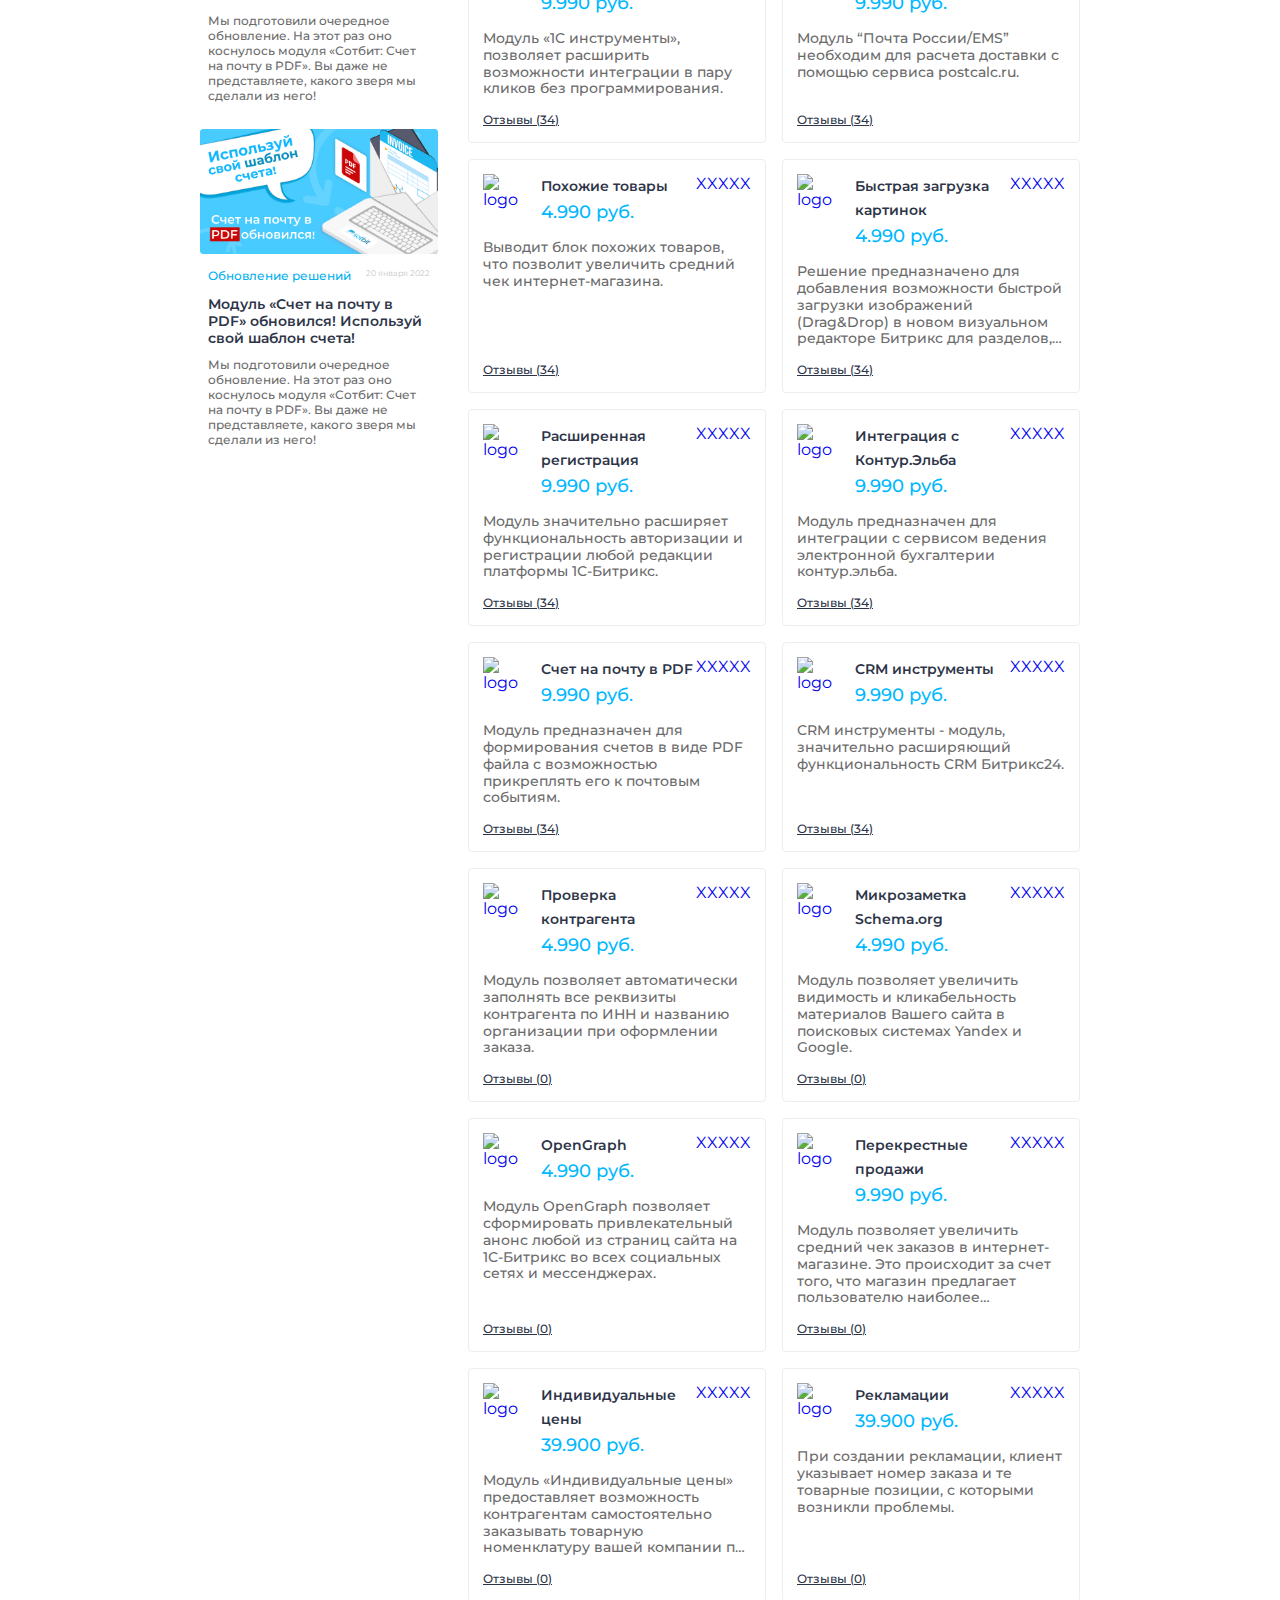
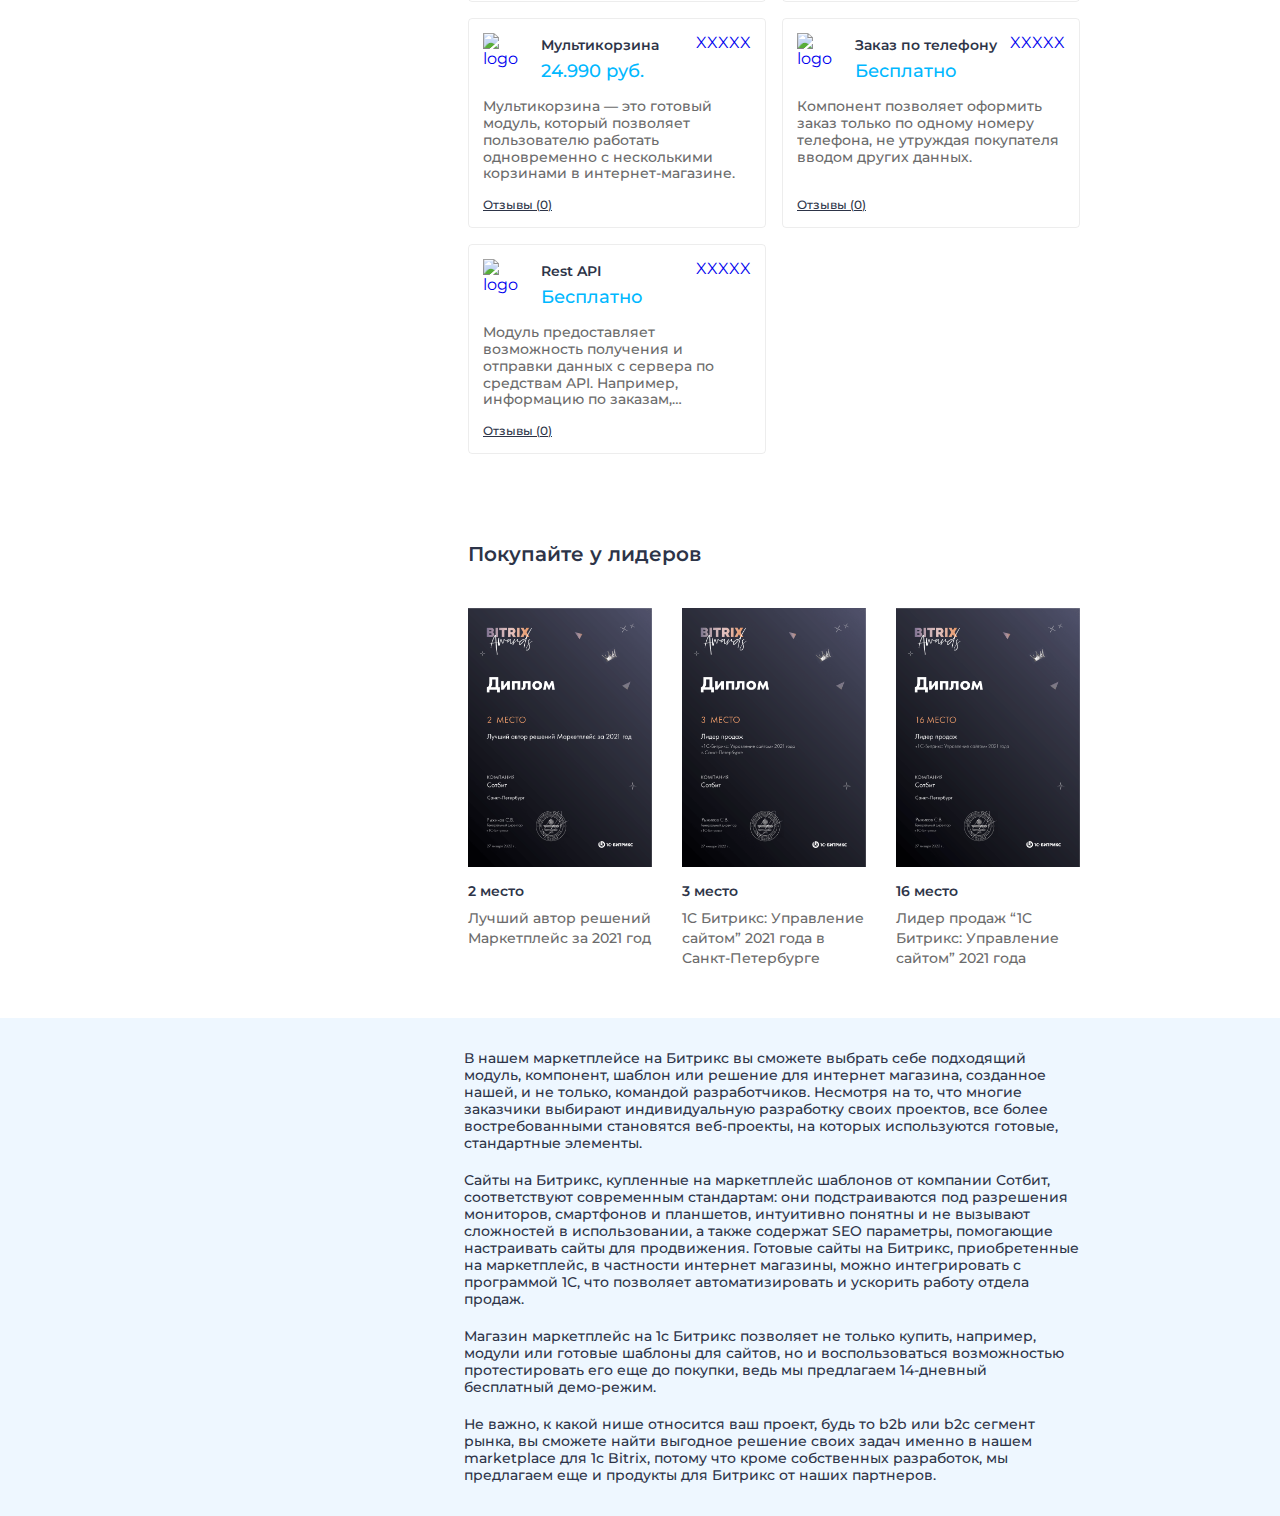
==== commit 4a71ceda: "passing commit" ====
--- a/index.html
+++ b/index.html
@@ -10,7 +10,7 @@
     <link rel="preconnect" href="https://fonts.gstatic.com" crossorigin>
     <link href="https://fonts.googleapis.com/css2?family=Montserrat:wght@400;500;600;700;800&display=swap" rel="stylesheet">
 </head>
-<body>
+<body style="margin: 0; padding: 0;">
     <div class="marketplace">
         <div class="marketplace-wrapper">
             <h2 class="marketplace__title">Сайты на Битрикс: маркетплейс шаблонов и модулей</h2>
@@ -104,7 +104,7 @@
                         <div class="news__cards">
                             <a class="news__card" href="#">
                                 <div class="news__banner">
-                                    <img src="./images/banner_telegram1.png" alt="news">
+                                    <img class="news__img" src="./images/banner_telegram1.png" alt="news">
                                 </div>
                                 <div class="content-wrap">
                                     <div class="subject">
@@ -115,13 +115,11 @@
                                     <p class="news__paragraph">Мы подготовили очередное обновление. На этот раз оно коснулось модуля «Сотбит: Счет на почту в PDF». Вы даже не представляете, какого зверя мы сделали из него!</p>
                                 </div>
                             </a>
-                            <a class="news__card" href="#"></a>
-                            <a class="news__card" href="#"></a>
                         </div>
                         <div class="news__cards">
                             <a class="news__card" href="#">
                                 <div class="news__banner">
-                                    <img src="./images/banner_telegram1.png" alt="news">
+                                    <img class="news__img" src="./images/banner_telegram1.png" alt="news">
                                 </div>
                                 <div class="content-wrap">
                                     <div class="subject">
@@ -132,13 +130,11 @@
                                     <p class="news__paragraph">Мы подготовили очередное обновление. На этот раз оно коснулось модуля «Сотбит: Счет на почту в PDF». Вы даже не представляете, какого зверя мы сделали из него!</p>
                                 </div>
                             </a>
-                            <a class="news__card" href="#"></a>
-                            <a class="news__card" href="#"></a>
                         </div>
                         <div class="news__cards">
                             <a class="news__card" href="#">
                                 <div class="news__banner">
-                                    <img src="./images/banner_telegram1.png" alt="news">
+                                    <img class="news__img" src="./images/banner_telegram1.png" alt="news">
                                 </div>
                                 <div class="content-wrap">
                                     <div class="subject">
@@ -149,8 +145,6 @@
                                     <p class="news__paragraph">Мы подготовили очередное обновление. На этот раз оно коснулось модуля «Сотбит: Счет на почту в PDF». Вы даже не представляете, какого зверя мы сделали из него!</p>
                                 </div>
                             </a>
-                            <a class="news__card" href="#"></a>
-                            <a class="news__card" href="#"></a>
                         </div>
                     </div>
                     
@@ -191,20 +185,20 @@
                             <a class="grid__element" href="./subindex.html">
                                 <div class="grid__emelent-wrap">
                                     <div class="grid__header">
-                                        <div class="grid-header-wrap">
-                                            <div class="grid__logo">
-                                                <img class="grid__img" src="./images/el-logo.png" alt="logo">
-                                            </div>
-                                            <div class="grid__headline">
+                                        <div class="grid__logo">
+                                            <img class="grid__img" src="./images/el-logo.png" alt="logo">
+                                        </div>
+                                        <div class="grid__headline">
+                                            <div class="headline-wrap">
                                                 <div class="grid__tile">Оригами</div>
                                                 <div class="grid__price">
                                                     <div class="grid__price-new">39.900 руб.</div>
                                                     <div class="grid__price-old"></div>
                                                 </div>
                                             </div>
-                                        </div>
-                                        <div class="grid__rating">
-                                            XXXX
+                                            <div class="grid__rating">
+                                                XXXXX
+                                            </div>
                                         </div>
                                     </div>
                                     <p class="grid__excerpt">
@@ -223,20 +217,20 @@
                             <a class="grid__element" href="#">
                                 <div class="grid__emelent-wrap">
                                     <div class="grid__header">
-                                        <div class="grid-header-wrap">
-                                            <div class="grid__logo">
-                                                <img class="grid__img" src="./images/Frame 508.png" alt="logo">
-                                            </div>
-                                            <div class="grid__headline">
+                                        <div class="grid__logo">
+                                            <img class="grid__img" src="./images/Frame 508.png" alt="logo">
+                                        </div>
+                                        <div class="grid__headline">
+                                            <div class="headline-wrap">
                                                 <div class="grid__tile">B2B кабинет</div>
                                                 <div class="grid__price">
                                                     <div class="grid__price-new">39.900 руб.</div>
                                                     <div class="grid__price-old"></div>
                                                 </div>
                                             </div>
-                                        </div>
-                                        <div class="grid__rating">
-                                            XXXX
+                                            <div class="grid__rating">
+                                                XXXXX
+                                            </div>
                                         </div>
                                     </div>
                                     <p class="grid__excerpt">
@@ -255,20 +249,20 @@
                             <a class="grid__element" href="#">
                                 <div class="grid__emelent-wrap">
                                     <div class="grid__header">
-                                        <div class="grid-header-wrap">
-                                            <div class="grid__logo">
-                                                <img class="grid__img" src="./images/shop.png" alt="logo">
-                                            </div>
-                                            <div class="grid__headline">
+                                        <div class="grid__logo">
+                                            <img class="grid__img" src="./images/shop.png" alt="logo">
+                                        </div>
+                                        <div class="grid__headline">
+                                            <div class="headline-wrap">
                                                 <div class="grid__tile">B2BShop</div>
                                                 <div class="grid__price">
                                                     <div class="grid__price-new">199.900 руб.</div>
                                                     <div class="grid__price-old">249.900 руб.</div>
                                                 </div>
                                             </div>
-                                        </div>
-                                        <div class="grid__rating">
-                                            XXXX
+                                            <div class="grid__rating">
+                                                XXXXX
+                                            </div>
                                         </div>
                                     </div>
                                     <p class="grid__excerpt">
@@ -287,20 +281,20 @@
                             <a class="grid__element" href="#">
                                 <div class="grid__emelent-wrap">
                                     <div class="grid__header">
-                                        <div class="grid-header-wrap">
-                                            <div class="grid__logo">
-                                                <img class="grid__img" src="./images/parser.png" alt="logo">
-                                            </div>
-                                            <div class="grid__headline">
+                                        <div class="grid__logo">
+                                            <img class="grid__img" src="./images/parser.png" alt="logo">
+                                        </div>
+                                        <div class="grid__headline">
+                                            <div class="headline-wrap">
                                                 <div class="grid__tile">Парсер контента</div>
                                                 <div class="grid__price">
                                                     <div class="grid__price-new">19.900 руб.</div>
                                                     <div class="grid__price-old"></div>
                                                 </div>
                                             </div>
-                                        </div>
-                                        <div class="grid__rating">
-                                            XXXX
+                                            <div class="grid__rating">
+                                                XXXXX
+                                            </div>
                                         </div>
                                     </div>
                                     <p class="grid__excerpt">
@@ -319,20 +313,20 @@
                             <a class="grid__element" href="#">
                                 <div class="grid__emelent-wrap">
                                     <div class="grid__header">
-                                        <div class="grid-header-wrap">
-                                            <div class="grid__logo">
-                                                <img class="grid__img" src="./images/meta.png" alt="logo">
-                                            </div>
-                                            <div class="grid__headline">
+                                        <div class="grid__logo">
+                                            <img class="grid__img" src="./images/meta.png" alt="logo">
+                                        </div>
+                                        <div class="grid__headline">
+                                            <div class="headline-wrap">
                                                 <div class="grid__tile">SEO умного фильтра</div>
                                                 <div class="grid__price">
                                                     <div class="grid__price-new">14.900 руб.</div>
                                                     <div class="grid__price-old"></div>
                                                 </div>
                                             </div>
-                                        </div>
-                                        <div class="grid__rating">
-                                            XXXX
+                                            <div class="grid__rating">
+                                                XXXXX
+                                            </div>
                                         </div>
                                     </div>
                                     <p class="grid__excerpt">
@@ -351,20 +345,20 @@
                             <a class="grid__element" href="#">
                                 <div class="grid__emelent-wrap">
                                     <div class="grid__header">
-                                        <div class="grid-header-wrap">
-                                            <div class="grid__logo">
-                                                <img class="grid__img" src="./images/Frame 508 (1).png" alt="logo">
-                                            </div>
-                                            <div class="grid__headline">
+                                        <div class="grid__logo">
+                                            <img class="grid__img" src="./images/Frame 508 (1).png" alt="logo">
+                                        </div>
+                                        <div class="grid__headline">
+                                            <div class="headline-wrap">
                                                 <div class="grid__tile">B2BMobile</div>
                                                 <div class="grid__price">
                                                     <div class="grid__price-new">49.990 руб.</div>
                                                     <div class="grid__price-old"></div>
                                                 </div>
                                             </div>
-                                        </div>
-                                        <div class="grid__rating">
-                                            XXXX
+                                            <div class="grid__rating">
+                                                XXXXX
+                                            </div>
                                         </div>
                                     </div>
                                     <p class="grid__excerpt">
@@ -378,7 +372,679 @@
                                 </object>
                             </a>
                         </div>
-                        
+
+                        <div class="grid-inner">
+                            <a class="grid__element" href="#">
+                                <div class="grid__emelent-wrap">
+                                    <div class="grid__header">
+                                        <div class="grid__logo">
+                                            <img class="grid__img" src="./images/seo.png" alt="logo">
+                                        </div>
+                                        <div class="grid__headline">
+                                            <div class="headline-wrap">
+                                                <div class="grid__tile">SEO умного поиска</div>
+                                                <div class="grid__price">
+                                                    <div class="grid__price-new">9.990 руб.</div>
+                                                    <div class="grid__price-old"></div>
+                                                </div>
+                                            </div>
+                                            <div class="grid__rating">
+                                                XXXXX
+                                            </div>
+                                        </div>
+                                    </div>
+                                    <p class="grid__excerpt">
+                                        SEO умного поиска – инструмент, позволяющий значительно увеличить трафик интернет-магазина. Это происходит за счет SEO оптимизации страниц поиска.
+                                    </p>
+                                </div>
+                                <object data="" type="">
+                                    <a class="grid__feedback" href="#">
+                                        Отзывы (<span>3</span>)
+                                    </a>
+                                </object>
+                            </a>
+                        </div>
+
+                        <div class="grid-inner">
+                            <a class="grid__element" href="#">
+                                <div class="grid__emelent-wrap">
+                                    <div class="grid__header">
+                                        <div class="grid__logo">
+                                            <img class="grid__img" src="./images/multireg.png" alt="logo">
+                                        </div>
+                                        <div class="grid__headline">
+                                            <div class="headline-wrap">
+                                                <div class="grid__tile">Мультирегиональность</div>
+                                                <div class="grid__price">
+                                                    <div class="grid__price-new">14.990 руб.</div>
+                                                    <div class="grid__price-old"></div>
+                                                </div>
+                                            </div>
+                                            <div class="grid__rating">
+                                                XXXXX
+                                            </div>
+                                        </div>
+                                    </div>
+                                    <p class="grid__excerpt">
+                                        Сотбит.Мультирегиональность – это возможность создания на одном сайте 1С-Битрикс полноценного мультирегионального проекта со множеством поддоменов.
+                                    </p>
+                                </div>
+                                <object data="" type="">
+                                    <a class="grid__feedback" href="#">
+                                        Отзывы (<span>34</span>)
+                                    </a>
+                                </object>
+                            </a>
+                        </div>
+
+                        <div class="grid-inner">
+                            <a class="grid__element" href="#">
+                                <div class="grid__emelent-wrap">
+                                    <div class="grid__header">
+                                        <div class="grid__logo">
+                                            <img class="grid__img" src="./images/market.png" alt="logo">
+                                        </div>
+                                        <div class="grid__headline">
+                                            <div class="headline-wrap">
+                                                <div class="grid__tile">Маркетинговые рассылки</div>
+                                                <div class="grid__price">
+                                                    <div class="grid__price-new">29.990 руб.</div>
+                                                    <div class="grid__price-old"></div>
+                                                </div>
+                                            </div>
+                                            <div class="grid__rating">
+                                                XXXXX
+                                            </div>
+                                        </div>
+                                    </div>
+                                    <p class="grid__excerpt">
+                                        Модуль предназначен для владельцев интернет-магазинов, которые хотят значительно повысить продажи и узнаваемость своего бренда у покупателей при минимальных затратах.
+                                    </p>
+                                </div>
+                                <object data="" type="">
+                                    <a class="grid__feedback" href="#">
+                                        Отзывы (<span>34</span>)
+                                    </a>
+                                </object>
+                            </a>
+                        </div>
+
+                        <div class="grid-inner">
+                            <a class="grid__element" href="#">
+                                <div class="grid__emelent-wrap">
+                                    <div class="grid__header">
+                                        <div class="grid__logo">
+                                            <img class="grid__img" src="./images/feed.png" alt="logo">
+                                        </div>
+                                        <div class="grid__headline">
+                                            <div class="headline-wrap">
+                                                <div class="grid__tile">Комплексные отзывы</div>
+                                                <div class="grid__price">
+                                                    <div class="grid__price-new">9.990 руб.</div>
+                                                    <div class="grid__price-old"></div>
+                                                </div>
+                                            </div>
+                                            <div class="grid__rating">
+                                                XXXXX
+                                            </div>
+                                        </div>
+                                    </div>
+                                    <p class="grid__excerpt">
+                                        Модуль позволяет выводить отзывы, комментарии и вопросы к товару, новости или статье.
+                                    </p>
+                                </div>
+                                <object data="" type="">
+                                    <a class="grid__feedback" href="#">
+                                        Отзывы (<span>34</span>)
+                                    </a>
+                                </object>
+                            </a>
+                        </div>
+
+                        <div class="grid-inner">
+                            <a class="grid__element" href="#">
+                                <div class="grid__emelent-wrap">
+                                    <div class="grid__header">
+                                        <div class="grid__logo">
+                                            <img class="grid__img" src="./images/1c.png" alt="logo">
+                                        </div>
+                                        <div class="grid__headline">
+                                            <div class="headline-wrap">
+                                                <div class="grid__tile">1С инструменты</div>
+                                                <div class="grid__price">
+                                                    <div class="grid__price-new">9.990 руб.</div>
+                                                    <div class="grid__price-old"></div>
+                                                </div>
+                                            </div>
+                                            <div class="grid__rating">
+                                                XXXXX
+                                            </div>
+                                        </div>
+                                    </div>
+                                    <p class="grid__excerpt">
+                                        Модуль «1C инструменты», позволяет расширить возможности интеграции в пару кликов без программирования.
+                                    </p>
+                                </div>
+                                <object data="" type="">
+                                    <a class="grid__feedback" href="#">
+                                        Отзывы (<span>34</span>)
+                                    </a>
+                                </object>
+                            </a>
+                        </div>
+
+                        <div class="grid-inner">
+                            <a class="grid__element" href="#">
+                                <div class="grid__emelent-wrap">
+                                    <div class="grid__header">
+                                        <div class="grid__logo">
+                                            <img class="grid__img" src="./images/ems.png" alt="logo">
+                                        </div>
+                                        <div class="grid__headline">
+                                            <div class="headline-wrap">
+                                                <div class="grid__tile">Почта России/EMS</div>
+                                                <div class="grid__price">
+                                                    <div class="grid__price-new">9.990 руб.</div>
+                                                    <div class="grid__price-old"></div>
+                                                </div>
+                                            </div>
+                                            <div class="grid__rating">
+                                                XXXXX
+                                            </div>
+                                        </div>
+                                    </div>
+                                    <p class="grid__excerpt">
+                                        Модуль “Почта России/EMS” необходим для расчета доставки с помощью сервиса postcalc.ru.
+                                    </p>
+                                </div>
+                                <object data="" type="">
+                                    <a class="grid__feedback" href="#">
+                                        Отзывы (<span>34</span>)
+                                    </a>
+                                </object>
+                            </a>
+                        </div>
+
+                        <div class="grid-inner">
+                            <a class="grid__element" href="#">
+                                <div class="grid__emelent-wrap">
+                                    <div class="grid__header">
+                                        <div class="grid__logo">
+                                            <img class="grid__img" src="./images/both.png" alt="logo">
+                                        </div>
+                                        <div class="grid__headline">
+                                            <div class="headline-wrap">
+                                                <div class="grid__tile">Похожие товары</div>
+                                                <div class="grid__price">
+                                                    <div class="grid__price-new">4.990 руб.</div>
+                                                    <div class="grid__price-old"></div>
+                                                </div>
+                                            </div>
+                                            <div class="grid__rating">
+                                                XXXXX
+                                            </div>
+                                        </div>
+                                    </div>
+                                    <p class="grid__excerpt">
+                                        Выводит блок похожих товаров, что позволит увеличить средний чек интернет-магазина.
+                                    </p>
+                                </div>
+                                <object data="" type="">
+                                    <a class="grid__feedback" href="#">
+                                        Отзывы (<span>34</span>)
+                                    </a>
+                                </object>
+                            </a>
+                        </div>
+
+                        <div class="grid-inner">
+                            <a class="grid__element" href="#">
+                                <div class="grid__emelent-wrap">
+                                    <div class="grid__header">
+                                        <div class="grid__logo">
+                                            <img class="grid__img" src="./images/load.png" alt="logo">
+                                        </div>
+                                        <div class="grid__headline">
+                                            <div class="headline-wrap">
+                                                <div class="grid__tile">Быстрая загрузка картинок</div>
+                                                <div class="grid__price">
+                                                    <div class="grid__price-new">4.990 руб.</div>
+                                                    <div class="grid__price-old"></div>
+                                                </div>
+                                            </div>
+                                            <div class="grid__rating">
+                                                XXXXX
+                                            </div>
+                                        </div>
+                                    </div>
+                                    <p class="grid__excerpt">
+                                        Решение предназначено для добавления возможности быстрой загрузки изображений (Drag&Drop) в новом визуальном редакторе Битрикс для разделов, элементов инфоблоков и статических страниц.
+                                    </p>
+                                </div>
+                                <object data="" type="">
+                                    <a class="grid__feedback" href="#">
+                                        Отзывы (<span>34</span>)
+                                    </a>
+                                </object>
+                            </a>
+                        </div>
+
+                        <div class="grid-inner">
+                            <a class="grid__element" href="#">
+                                <div class="grid__emelent-wrap">
+                                    <div class="grid__header">
+                                        <div class="grid__logo">
+                                            <img class="grid__img" src="./images/registr.png" alt="logo">
+                                        </div>
+                                        <div class="grid__headline">
+                                            <div class="headline-wrap">
+                                                <div class="grid__tile">Расширенная регистрация</div>
+                                                <div class="grid__price">
+                                                    <div class="grid__price-new">9.990 руб.</div>
+                                                    <div class="grid__price-old"></div>
+                                                </div>
+                                            </div>
+                                            <div class="grid__rating">
+                                                XXXXX
+                                            </div>
+                                        </div>
+                                    </div>
+                                    <p class="grid__excerpt">
+                                        Модуль значительно расширяет функциональность авторизации и регистрации любой редакции платформы 1С-Битрикс.
+                                    </p>
+                                </div>
+                                <object data="" type="">
+                                    <a class="grid__feedback" href="#">
+                                        Отзывы (<span>34</span>)
+                                    </a>
+                                </object>
+                            </a>
+                        </div>
+
+                        <div class="grid-inner">
+                            <a class="grid__element" href="#">
+                                <div class="grid__emelent-wrap">
+                                    <div class="grid__header">
+                                        <div class="grid__logo">
+                                            <img class="grid__img" src="./images/elba.png" alt="logo">
+                                        </div>
+                                        <div class="grid__headline">
+                                            <div class="headline-wrap">
+                                                <div class="grid__tile">Интеграция с Контур.Эльба</div>
+                                                <div class="grid__price">
+                                                    <div class="grid__price-new">9.990 руб.</div>
+                                                    <div class="grid__price-old"></div>
+                                                </div>
+                                            </div>
+                                            <div class="grid__rating">
+                                                XXXXX
+                                            </div>
+                                        </div>
+                                    </div>
+                                    <p class="grid__excerpt">
+                                        Модуль предназначен для интеграции с сервисом ведения электронной бухгалтерии контур.эльба.
+                                    </p>
+                                </div>
+                                <object data="" type="">
+                                    <a class="grid__feedback" href="#">
+                                        Отзывы (<span>34</span>)
+                                    </a>
+                                </object>
+                            </a>
+                        </div>
+
+                        <div class="grid-inner">
+                            <a class="grid__element" href="#">
+                                <div class="grid__emelent-wrap">
+                                    <div class="grid__header">
+                                        <div class="grid__logo">
+                                            <img class="grid__img" src="./images/schet.png" alt="logo">
+                                        </div>
+                                        <div class="grid__headline">
+                                            <div class="headline-wrap">
+                                                <div class="grid__tile">Счет на почту в PDF</div>
+                                                <div class="grid__price">
+                                                    <div class="grid__price-new">9.990 руб.</div>
+                                                    <div class="grid__price-old"></div>
+                                                </div>
+                                            </div>
+                                            <div class="grid__rating">
+                                                XXXXX
+                                            </div>
+                                        </div>
+                                    </div>
+                                    <p class="grid__excerpt">
+                                        Модуль предназначен для формирования счетов в виде PDF файла с возможностью прикреплять его к почтовым событиям.
+                                    </p>
+                                </div>
+                                <object data="" type="">
+                                    <a class="grid__feedback" href="#">
+                                        Отзывы (<span>34</span>)
+                                    </a>
+                                </object>
+                            </a>
+                        </div>
+
+                        <div class="grid-inner">
+                            <a class="grid__element" href="#">
+                                <div class="grid__emelent-wrap">
+                                    <div class="grid__header">
+                                        <div class="grid__logo">
+                                            <img class="grid__img" src="./images/crm.png" alt="logo">
+                                        </div>
+                                        <div class="grid__headline">
+                                            <div class="headline-wrap">
+                                                <div class="grid__tile">CRM инструменты</div>
+                                                <div class="grid__price">
+                                                    <div class="grid__price-new">9.990 руб.</div>
+                                                    <div class="grid__price-old"></div>
+                                                </div>
+                                            </div>
+                                            <div class="grid__rating">
+                                                XXXXX
+                                            </div>
+                                        </div>
+                                    </div>
+                                    <p class="grid__excerpt">
+                                        CRM инструменты - модуль, значительно расширяющий функциональность CRM Битрикс24.
+                                    </p>
+                                </div>
+                                <object data="" type="">
+                                    <a class="grid__feedback" href="#">
+                                        Отзывы (<span>34</span>)
+                                    </a>
+                                </object>
+                            </a>
+                        </div>
+
+                        <div class="grid-inner">
+                            <a class="grid__element" href="#">
+                                <div class="grid__emelent-wrap">
+                                    <div class="grid__header">
+                                        <div class="grid__logo">
+                                            <img class="grid__img" src="./images/kontr.png" alt="logo">
+                                        </div>
+                                        <div class="grid__headline">
+                                            <div class="headline-wrap">
+                                                <div class="grid__tile">Проверка контрагента</div>
+                                                <div class="grid__price">
+                                                    <div class="grid__price-new">4.990 руб.</div>
+                                                    <div class="grid__price-old"></div>
+                                                </div>
+                                            </div>
+                                            <div class="grid__rating">
+                                                XXXXX
+                                            </div>
+                                        </div>
+                                    </div>
+                                    <p class="grid__excerpt">
+                                        Модуль позволяет автоматически заполнять все реквизиты контрагента по ИНН и названию организации при оформлении заказа.
+                                    </p>
+                                </div>
+                                <object data="" type="">
+                                    <a class="grid__feedback" href="#">
+                                        Отзывы (<span>0</span>)
+                                    </a>
+                                </object>
+                            </a>
+                        </div>
+
+                        <div class="grid-inner">
+                            <a class="grid__element" href="#">
+                                <div class="grid__emelent-wrap">
+                                    <div class="grid__header">
+                                        <div class="grid__logo">
+                                            <img class="grid__img" src="./images/Schema.org.png" alt="logo">
+                                        </div>
+                                        <div class="grid__headline">
+                                            <div class="headline-wrap">
+                                                <div class="grid__tile">Микрозаметка Schema.org</div>
+                                                <div class="grid__price">
+                                                    <div class="grid__price-new">4.990 руб.</div>
+                                                    <div class="grid__price-old"></div>
+                                                </div>
+                                            </div>
+                                            <div class="grid__rating">
+                                                XXXXX
+                                            </div>
+                                        </div>
+                                    </div>
+                                    <p class="grid__excerpt">
+                                        Модуль позволяет увеличить видимость и кликабельность материалов Вашего сайта в поисковых системах Yandex и Google.
+                                    </p>
+                                </div>
+                                <object data="" type="">
+                                    <a class="grid__feedback" href="#">
+                                        Отзывы (<span>0</span>)
+                                    </a>
+                                </object>
+                            </a>
+                        </div>
+
+                        <div class="grid-inner">
+                            <a class="grid__element" href="#">
+                                <div class="grid__emelent-wrap">
+                                    <div class="grid__header">
+                                        <div class="grid__logo">
+                                            <img class="grid__img" src="./images/OpenGraph.png" alt="logo">
+                                        </div>
+                                        <div class="grid__headline">
+                                            <div class="headline-wrap">
+                                                <div class="grid__tile">OpenGraph</div>
+                                                <div class="grid__price">
+                                                    <div class="grid__price-new">4.990 руб.</div>
+                                                    <div class="grid__price-old"></div>
+                                                </div>
+                                            </div>
+                                            <div class="grid__rating">
+                                                XXXXX
+                                            </div>
+                                        </div>
+                                    </div>
+                                    <p class="grid__excerpt">
+                                        Модуль OpenGraph позволяет сформировать привлекательный анонс любой из страниц сайта на 1С-Битрикс во всех социальных сетях и мессенджерах.
+                                    </p>
+                                </div>
+                                <object data="" type="">
+                                    <a class="grid__feedback" href="#">
+                                        Отзывы (<span>0</span>)
+                                    </a>
+                                </object>
+                            </a>
+                        </div>
+
+                        <div class="grid-inner">
+                            <a class="grid__element" href="#">
+                                <div class="grid__emelent-wrap">
+                                    <div class="grid__header">
+                                        <div class="grid__logo">
+                                            <img class="grid__img" src="./images/cross-examination.png" alt="logo">
+                                        </div>
+                                        <div class="grid__headline">
+                                            <div class="headline-wrap">
+                                                <div class="grid__tile">Перекрестные продажи</div>
+                                                <div class="grid__price">
+                                                    <div class="grid__price-new">9.990 руб.</div>
+                                                    <div class="grid__price-old"></div>
+                                                </div>
+                                            </div>
+                                            <div class="grid__rating">
+                                                XXXXX
+                                            </div>
+                                        </div>
+                                    </div>
+                                    <p class="grid__excerpt">
+                                        Модуль позволяет увеличить средний чек заказов в интернет-магазине. Это происходит за счет того, что магазин предлагает пользователю наиболее релевантные товары.
+                                    </p>
+                                </div>
+                                <object data="" type="">
+                                    <a class="grid__feedback" href="#">
+                                        Отзывы (<span>0</span>)
+                                    </a>
+                                </object>
+                            </a>
+                        </div>
+
+                        <div class="grid-inner">
+                            <a class="grid__element" href="#">
+                                <div class="grid__emelent-wrap">
+                                    <div class="grid__header">
+                                        <div class="grid__logo">
+                                            <img class="grid__img" src="./images/indprice.png" alt="logo">
+                                        </div>
+                                        <div class="grid__headline">
+                                            <div class="headline-wrap">
+                                                <div class="grid__tile">Индивидуальные цены</div>
+                                                <div class="grid__price">
+                                                    <div class="grid__price-new">39.900 руб.</div>
+                                                    <div class="grid__price-old"></div>
+                                                </div>
+                                            </div>
+                                            <div class="grid__rating">
+                                                XXXXX
+                                            </div>
+                                        </div>
+                                    </div>
+                                    <p class="grid__excerpt">
+                                        Модуль «Индивидуальные цены» предоставляет возможность контрагентам самостоятельно заказывать товарную номенклатуру вашей компании по индивидуальной стоимости.
+                                    </p>
+                                </div>
+                                <object data="" type="">
+                                    <a class="grid__feedback" href="#">
+                                        Отзывы (<span>0</span>)
+                                    </a>
+                                </object>
+                            </a>
+                        </div>
+
+                        <div class="grid-inner">
+                            <a class="grid__element" href="#">
+                                <div class="grid__emelent-wrap">
+                                    <div class="grid__header">
+                                        <div class="grid__logo">
+                                            <img class="grid__img" src="./images/reklamazii.png" alt="logo">
+                                        </div>
+                                        <div class="grid__headline">
+                                            <div class="headline-wrap">
+                                                <div class="grid__tile">Рекламации</div>
+                                                <div class="grid__price">
+                                                    <div class="grid__price-new">39.900 руб.</div>
+                                                    <div class="grid__price-old"></div>
+                                                </div>
+                                            </div>
+                                            <div class="grid__rating">
+                                                XXXXX
+                                            </div>
+                                        </div>
+                                    </div>
+                                    <p class="grid__excerpt">
+                                        При создании рекламации, клиент указывает номер заказа и те товарные позиции, с которыми возникли проблемы.
+                                    </p>
+                                </div>
+                                <object data="" type="">
+                                    <a class="grid__feedback" href="#">
+                                        Отзывы (<span>0</span>)
+                                    </a>
+                                </object>
+                            </a>
+                        </div>
+
+                        <div class="grid-inner">
+                            <a class="grid__element" href="#">
+                                <div class="grid__emelent-wrap">
+                                    <div class="grid__header">
+                                        <div class="grid__logo">
+                                            <img class="grid__img" src="./images/multicard.png" alt="logo">
+                                        </div>
+                                        <div class="grid__headline">
+                                            <div class="headline-wrap">
+                                                <div class="grid__tile">Мультикорзина</div>
+                                                <div class="grid__price">
+                                                    <div class="grid__price-new">24.990 руб.</div>
+                                                    <div class="grid__price-old"></div>
+                                                </div>
+                                            </div>
+                                            <div class="grid__rating">
+                                                XXXXX
+                                            </div>
+                                        </div>
+                                    </div>
+                                    <p class="grid__excerpt">
+                                        Мультикорзина — это готовый модуль, который позволяет пользователю работать одновременно с несколькими корзинами в интернет-магазине.
+                                    </p>
+                                </div>
+                                <object data="" type="">
+                                    <a class="grid__feedback" href="#">
+                                        Отзывы (<span>0</span>)
+                                    </a>
+                                </object>
+                            </a>
+                        </div>
+
+                        <div class="grid-inner">
+                            <a class="grid__element" href="#">
+                                <div class="grid__emelent-wrap">
+                                    <div class="grid__header">
+                                        <div class="grid__logo">
+                                            <img class="grid__img" src="./images/phone.png" alt="logo">
+                                        </div>
+                                        <div class="grid__headline">
+                                            <div class="headline-wrap">
+                                                <div class="grid__tile">Заказ по телефону</div>
+                                                <div class="grid__price">
+                                                    <div class="grid__price-new">Бесплатно</div>
+                                                    <div class="grid__price-old"></div>
+                                                </div>
+                                            </div>
+                                            <div class="grid__rating">
+                                                XXXXX
+                                            </div>
+                                        </div>
+                                    </div>
+                                    <p class="grid__excerpt">
+                                        Компонент позволяет оформить заказ только по одному номеру телефона, не утруждая покупателя вводом других данных.
+                                    </p>
+                                </div>
+                                <object data="" type="">
+                                    <a class="grid__feedback" href="#">
+                                        Отзывы (<span>0</span>)
+                                    </a>
+                                </object>
+                            </a>
+                        </div>
+
+                        <div class="grid-inner">
+                            <a class="grid__element" href="#">
+                                <div class="grid__emelent-wrap">
+                                    <div class="grid__header">
+                                        <div class="grid__logo">
+                                            <img class="grid__img" src="./images/rest.png" alt="logo">
+                                        </div>
+                                        <div class="grid__headline">
+                                            <div class="headline-wrap">
+                                                <div class="grid__tile">Rest API</div>
+                                                <div class="grid__price">
+                                                    <div class="grid__price-new">Бесплатно</div>
+                                                    <div class="grid__price-old"></div>
+                                                </div>
+                                            </div>
+                                            <div class="grid__rating">
+                                                XXXXX
+                                            </div>
+                                        </div>
+                                    </div>
+                                    <p class="grid__excerpt">
+                                        Модуль предоставляет возможность получения и отправки данных с сервера по средствам API. Например, информацию по заказам, пользователям или сообщениям в службу технической поддержки.
+                                    </p>
+                                </div>
+                                <object data="" type="">
+                                    <a class="grid__feedback" href="#">
+                                        Отзывы (<span>0</span>)
+                                    </a>
+                                </object>
+                            </a>
+                        </div>
+
                         
                     </div>
 
@@ -417,6 +1083,10 @@
             <p class="description__paragraph">Не важно, к какой нише относится ваш проект, будь то b2b или b2c сегмент рынка, вы сможете найти выгодное решение своих задач именно в нашем marketplace для 1с Bitrix, потому что кроме собственных разработок, мы предлагаем еще и продукты для Битрикс от наших партнеров.</p>
         </div>
     </div>
+    <script
+        src="https://code.jquery.com/jquery-3.6.0.min.js"
+        integrity="sha256-/xUj+3OJU5yExlq6GSYGSHk7tPXikynS7ogEvDej/m4="
+        crossorigin="anonymous"></script>
     <script src="./script.js"></script>
 </body>
 </html>--- a/style.css
+++ b/style.css
@@ -5,7 +5,7 @@
 
 .marketplace-wrapper {
     margin: 50px 220px 0;
-    /* border: 1px solid #333; */
+    font-family: 'Montserrat', sans-serif;
 }
 
 .marketplace__title {
@@ -32,9 +32,8 @@
 }
 
 .sidebar {
-    max-width: 348px;
+    min-width: 348px;
     width: 100%;
-    /* border: 1px solid #333; */
 }
 
 .sidebar__title {
@@ -87,8 +86,8 @@
 
 .parametrs-filter,
 .parametrs-editorship {
-    margin-top: 25px;
-    margin-bottom: 25px;
+    margin-top: 32px;
+    margin-bottom: 32px;
     padding-left: 13px;
 }
 
@@ -100,7 +99,7 @@
 .container {
     display: block;
     position: relative;
-    padding-left: 35px;
+    padding-left: 32px;
     margin-bottom: 16px;
     cursor: pointer;
     font-weight: 500;
@@ -113,56 +112,56 @@
     user-select: none;
 }
   
-  /* Hide the browser's default checkbox */
-  .container input {
+/* Hide the browser's default checkbox */
+.container input {
     position: absolute;
     opacity: 0;
     cursor: pointer;
     height: 0;
     width: 0;
-  }
-  
-  /* Create a custom checkbox */
-  .checkmark {
+}
+
+/* Create a custom checkbox */
+.checkmark {
     position: absolute;
     top: 0;
     left: 0;
-    height: 20px;
-    width: 20px;
+    height: 18px;
+    width: 18px;
     border: 1px solid #C4C4C4;
     /* background-color: #eee; */
     border-radius: 2.6px;
-  }
-  
-  /* On mouse-over, add a grey background color */
-  .container:hover input ~ .checkmark {
+}
+
+/* On mouse-over, add a grey background color */
+.container:hover input ~ .checkmark {
     background-color: #eee;
-  }
-  
-  /* When the checkbox is checked, add a blue background */
-  .container input:checked ~ .checkmark {
+}
+
+/* When the checkbox is checked, add a blue background */
+.container input:checked ~ .checkmark {
     background-color: #56C1EA;
     border: none;
-    width: 22px;
-    height: 22px;
-  }
-  
-  /* Create the checkmark/indicator (hidden when not checked) */
-  .checkmark:after {
+    width: 20px;
+    height: 20px;
+}
+
+/* Create the checkmark/indicator (hidden when not checked) */
+.checkmark:after {
     content: "";
     position: absolute;
     display: none;
-  }
-  
-  /* Show the checkmark when checked */
-  .container input:checked ~ .checkmark:after {
+}
+
+/* Show the checkmark when checked */
+.container input:checked ~ .checkmark:after {
     display: block;
-  }
-  
-  /* Style the checkmark/indicator */
-  .container .checkmark:after {
-    left: 8px;
-    top: 4px;
+}
+
+/* Style the checkmark/indicator */
+.container .checkmark:after {
+    left: 7px;
+    top: 2px;
     width: 4px;
     height: 9px;
     border: solid white;
@@ -170,9 +169,7 @@
     -webkit-transform: rotate(42deg);
     -ms-transform: rotate(42deg);
     transform: rotate(42deg);
-  }
-
-
+}
 
 .news {}
 
@@ -180,6 +177,15 @@
     margin-bottom: 25px;
     display: block;
     text-decoration: none;
+}
+
+.news__card:hover {
+    box-shadow: 0px 4px 20px rgba(0, 0, 0, 0.07);
+    border-radius: 4px;
+}
+
+.news__img {
+    width: 100%;
 }
 
 .content-wrap {
@@ -224,6 +230,8 @@
 }
 
 .news__paragraph {
+    margin: 12px 0 0;
+    padding-bottom: 12px;
     font-weight: 500;
     font-size: 16px;
     line-height: 20px;
@@ -236,8 +244,7 @@
 
 .advertisement {
     width: 100%;
-    height: 190px;
-    background-color: antiquewhite;
+    /* height: 190px; */
 }
 
 .advertisement__img {
@@ -405,7 +412,7 @@
 
 .grid__header {
     display: flex;
-    justify-content: space-between;
+    /* justify-content: space-between; */
 }
 
 .grid-header-wrap {
@@ -425,6 +432,13 @@
 
 .grid__headline {
     margin-left: 20px;
+    width: 87%;
+    display: flex;
+    justify-content: space-between;
+}
+
+.headline-wrap {
+    /* display: flex; */
 }
 
 .grid__tile {
@@ -535,21 +549,21 @@
 }
 
 .description {
-    padding: 40px 220px 40px 564px;
+    padding: 40px 220px 40px 595px;
     background-color: #EEF7FF;
 }
 
 .description__paragraph {
-    margin: 10px 0;
-    font-weight: 500;
-    font-size: 16px;
-    line-height: 20px;
-    color: #2D3448;
-}
-
-
-
-
+    margin: 0 0 20px 0;
+    font-weight: 500;
+    font-size: 16px;
+    line-height: 20px;
+    color: #2D3448;
+}
+
+.description__paragraph:last-child {
+    margin: 0;
+}
 
 /* detail page */
 
@@ -637,4 +651,414 @@
     color: #000000;
 }
 
- +.snippets .owl-theme .owl-dots .owl-dot.active span {
+    background: #00AEEF;
+}
+
+.detail-desc-tabs {
+    margin-top: 80px;
+}
+    
+.detail-desc-tabs .desc__list {
+    margin: 0;
+    padding: 10px 0;
+}
+
+.active-block {
+    display: block;
+}
+
+.hidden-block {
+    display: none;
+}
+
+.desc__list .desc__item {
+    font-weight: 600;
+    font-size: 20px;
+    line-height: 24px;
+
+    margin-right: 49px;
+    padding: 4px 0;
+    color: #2D3448;
+    
+    display: inline;
+    cursor: pointer;
+    position: relative;
+}
+.desc__list .desc__item:hover,
+.vertical .tabs .desc__item:hover {
+
+}
+    
+.desc__list .desc__item.current {
+    color: #00B8FF;
+    border-bottom: 3px solid #00B8FF;
+    cursor: default;
+}
+
+.box {
+    margin-top: 40px;
+    display: none;
+}
+    
+.box.visible {
+    display: block;
+}
+
+.box__subtitle {
+    display: flex;
+}
+
+.box__feedback {
+    margin-right: 48px;
+}
+
+.box__block {
+    min-width: 174px;
+    padding: 24px 0;
+    text-align: center;
+    background-color: #EEF7FF;
+    font-weight: 600;
+    font-size: 20px;
+    line-height: 24px;
+    border-radius: 4px;
+}
+
+.box__desc {
+    margin-top: 9px;
+    text-align: center;
+    font-weight: 500;
+    font-size: 16px;
+    line-height: 20px;
+}
+
+.comments {
+    margin-top: 60px;
+}
+
+.comment {
+    margin-bottom: 40px;
+    display: flex;
+}
+
+.comment__logo {
+    margin-right: 12px;
+    min-width: 43px;
+    height: 43px;
+    display: flex;
+    justify-content: center;
+    align-items: center;
+    font-weight: 600;
+    font-size: 20px;
+    color: #fff;
+    background-color: #00B8FF;
+    border-radius: 25px;
+}
+
+.comment__user {
+    font-weight: 500;
+    font-size: 16px;
+    line-height: 20px;
+}
+
+.comment__rating {}
+
+.comment__title {
+    margin-top: 20px;
+    margin-bottom: 4px;
+    font-weight: 600;
+    font-size: 20px;
+    line-height: 24px;
+}
+
+.comment__paragraph {
+    margin-top: 4px;
+    margin-bottom: 16px;
+    font-weight: 500;
+    font-size: 16px;
+    color: #6B6B6B;
+}
+
+.comment__date {
+    font-weight: 400;
+    font-size: 12px;
+}
+
+/* adaptive */
+@media (max-width: 1810px) {
+    .marketplace-wrapper {
+        margin: 50px 200px 0;
+    }
+
+    .filter__title {
+        display: none;
+    }
+
+    .sidebar {
+        min-width: 238px;
+    }
+
+    .features__title {
+        font-size: 18px;
+    }
+
+    .description {
+        padding: 40px 200px 40px 465px;
+    }
+
+}
+
+@media (max-width: 1510px) {
+    .features__title {
+        font-size: 16px;
+    }
+
+    .custom-select {
+        min-width: 153px;
+    }
+
+    .select-items div, .select-selected {
+        font-size: 12px;
+    }
+}
+
+
+@media (max-width: 1440px) {
+    .marketplace-wrapper {
+        margin: 46px 200px 0;
+    }
+
+    .marketplace__title {
+        font-weight: 600;
+        font-size: 36px;
+        text-transform: inherit;
+    }
+
+    .body {
+        margin-top: 60px;
+    }
+
+    .sidebar {
+        min-width: 238px;
+    }
+
+    .decision-filter__link {
+        padding: 9px 13px;
+    }
+
+    .features {
+        margin-top: 20px;
+    }
+
+    .features__title {
+        font-size: 16px;
+    }
+
+    .filter__title {
+        display: none;
+    }
+
+    .decision-filter-wrap {
+        margin-top: 30px;
+    }
+
+    .decision-filter__link,
+    .container {
+        font-size: 14px;
+    }
+
+    .content-wrap {
+        margin: 8px;
+    }
+
+    .news__card {
+        margin-bottom: 18px;
+    }
+
+    .news__caption {
+        margin-bottom: 13px;
+        font-size: 16px;
+    }
+
+    .news__title {
+        font-size: 14px;
+        line-height: 17px;
+    }
+
+    .news__paragraph {
+        margin: 10px 0 0;
+        padding-bottom: 8px;
+        font-size: 12px;
+        line-height: 15px;
+    }
+
+    .subject {
+        margin-bottom: 10px;
+    }
+
+    .subject__title {
+        font-size: 12px;    
+    }
+
+    .subject__date {
+        font-size: 8px;
+    }
+
+    .custom-select {
+        min-width: 153px;
+    }
+
+    .select-items div,
+    .select-selected {
+        font-size: 12px;
+    }
+
+    .grid {
+        margin-top: 30px;
+    }
+
+    .grid__element {
+        padding: 14px;
+    }
+
+    .grid__logo {
+        width: 42px;
+        height: 42px;
+    }
+
+    .grid__tile {
+        font-size: 14px;
+    }
+
+    .grid__price-new {
+        margin-top: 0;
+        font-size: 18px;
+    }
+
+    .grid__price-old {
+        margin-left: 12px;
+        align-self: flex-start;
+        font-size: 12px;
+    }
+
+    .grid__excerpt {
+        margin: 12px 0;
+        font-size: 14px;
+        line-height: 120%;
+    }
+
+
+    .description {
+        padding: 32px 200px 32px 464px;
+    }
+
+    .description__paragraph {
+        font-size: 14px;
+        line-height: 17px;
+    }
+
+    .achievement__title {
+        font-size: 20px;
+    }
+
+    .achievement__cards {
+        margin-top: 32px;
+    }
+
+    .achievement__position {
+        font-size: 14px;
+        line-height: 17px;
+    }
+
+    .achievement__desc {
+        font-size: 14px;
+    }
+}
+
+@media (max-width: 1260px) {
+    .marketplace-wrapper {
+        margin: 24px 30px 0;
+    }
+
+    .description {
+        padding: 32px 30px 32px 298px;
+    }
+}
+
+@media (max-width: 1024px) {
+    .marketplace-wrapper {
+        margin: 24px 30px 0;
+    }
+
+    .sidebar {
+        min-width: 218px;
+    }
+
+    .grid__headline {
+        flex-direction: column;
+    }
+
+    .headline-wrap {
+        order: 2;
+    }
+
+    .grid__rating {
+        order: 1;
+    }
+
+    .achievement {
+        margin-bottom: 44px;
+    }
+
+    .achievement__cards {
+        margin-top: 27px;
+    }
+
+    .description {
+        padding: 32px 30px 32px 278px;
+    }
+}
+
+@media (max-width: 768px) {
+    .marketplace-wrapper {
+        margin: 24px 20px 0;
+    }
+
+    .marketplace__title {
+        font-size: 40px;
+    }
+
+    .body {
+        margin-top: 30px;
+    }
+
+    .sidebar {
+        display: none;
+    }
+
+    .content {
+        margin-left: 0;
+    }
+
+    .features {
+        margin-top: 12px;
+    }
+
+    .description {
+        padding: 32px 20px 32px 20px;
+    }
+}
+
+@media (max-width: 320px) {
+    .grid-inner {
+        width: 100%;
+    }
+
+    .features {
+        flex-direction: column;
+    }
+
+    .achievement__cards {
+        flex-direction: column;
+    }
+}